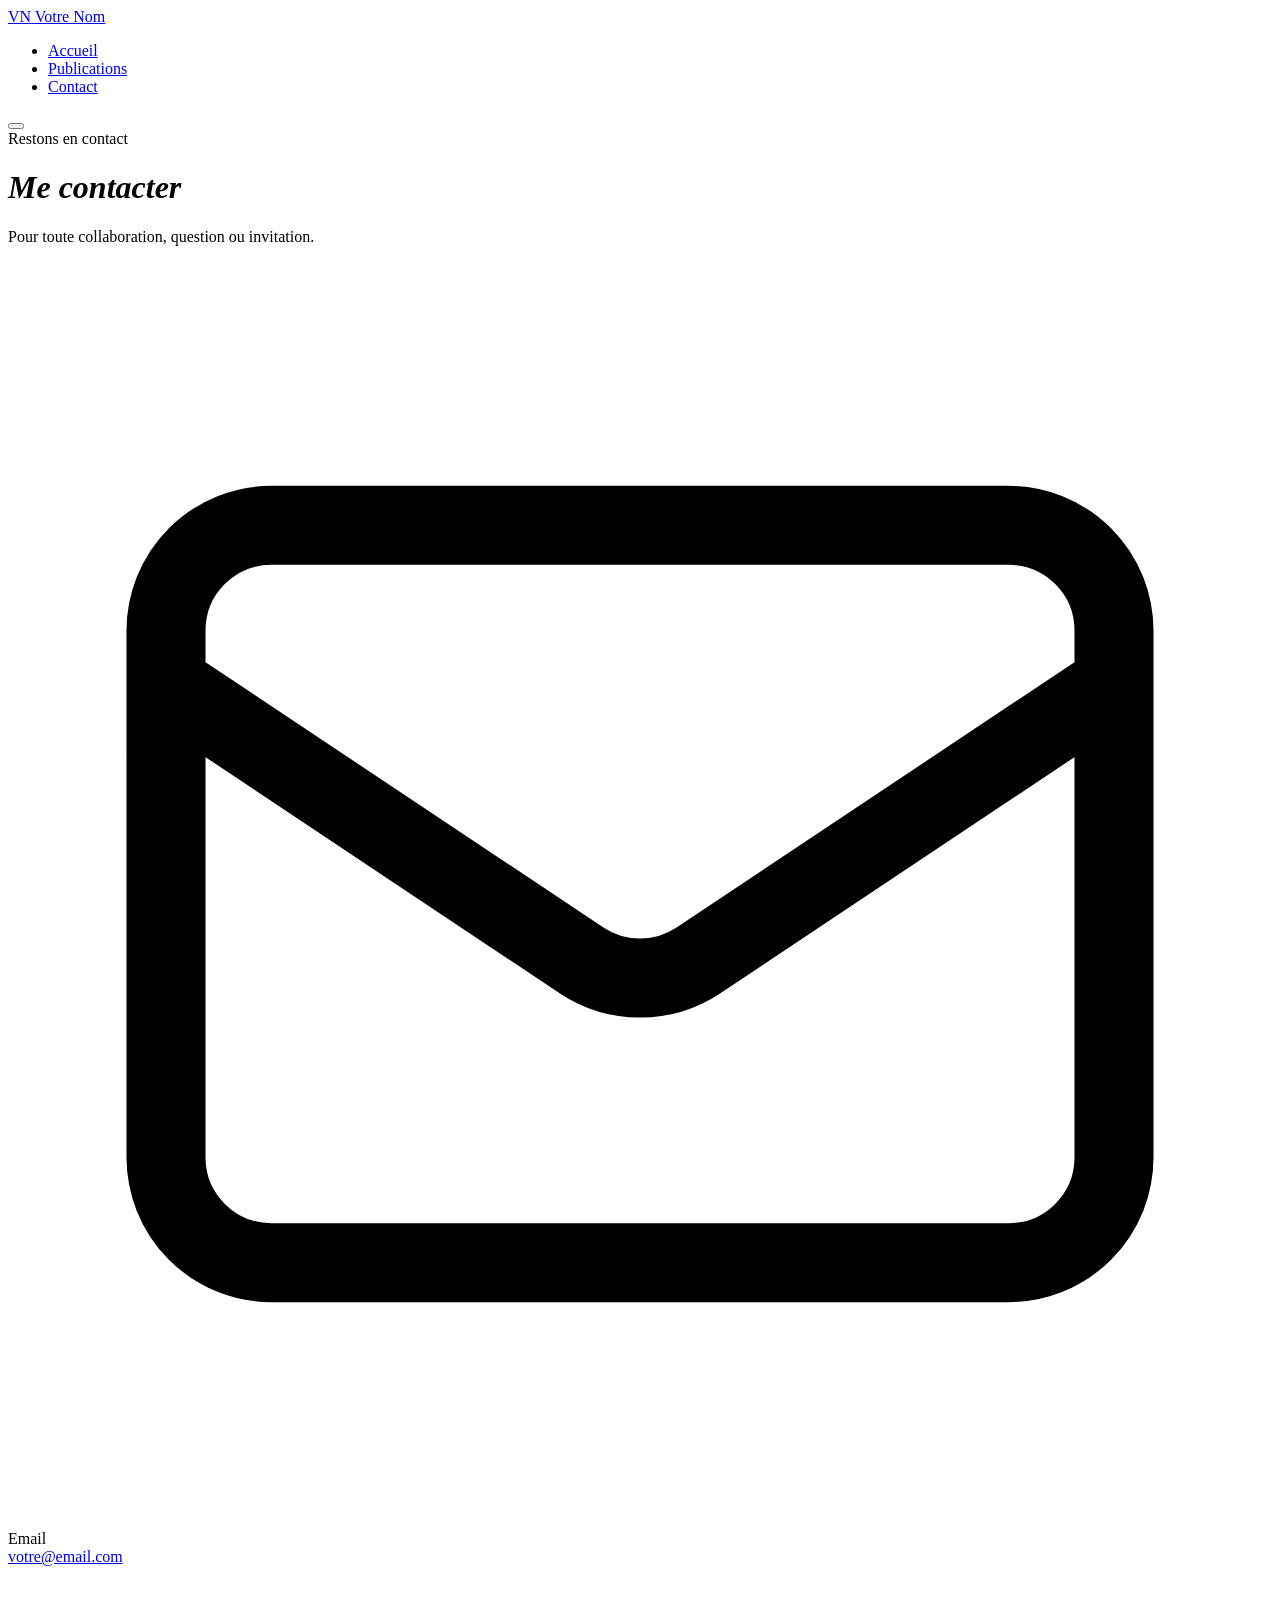
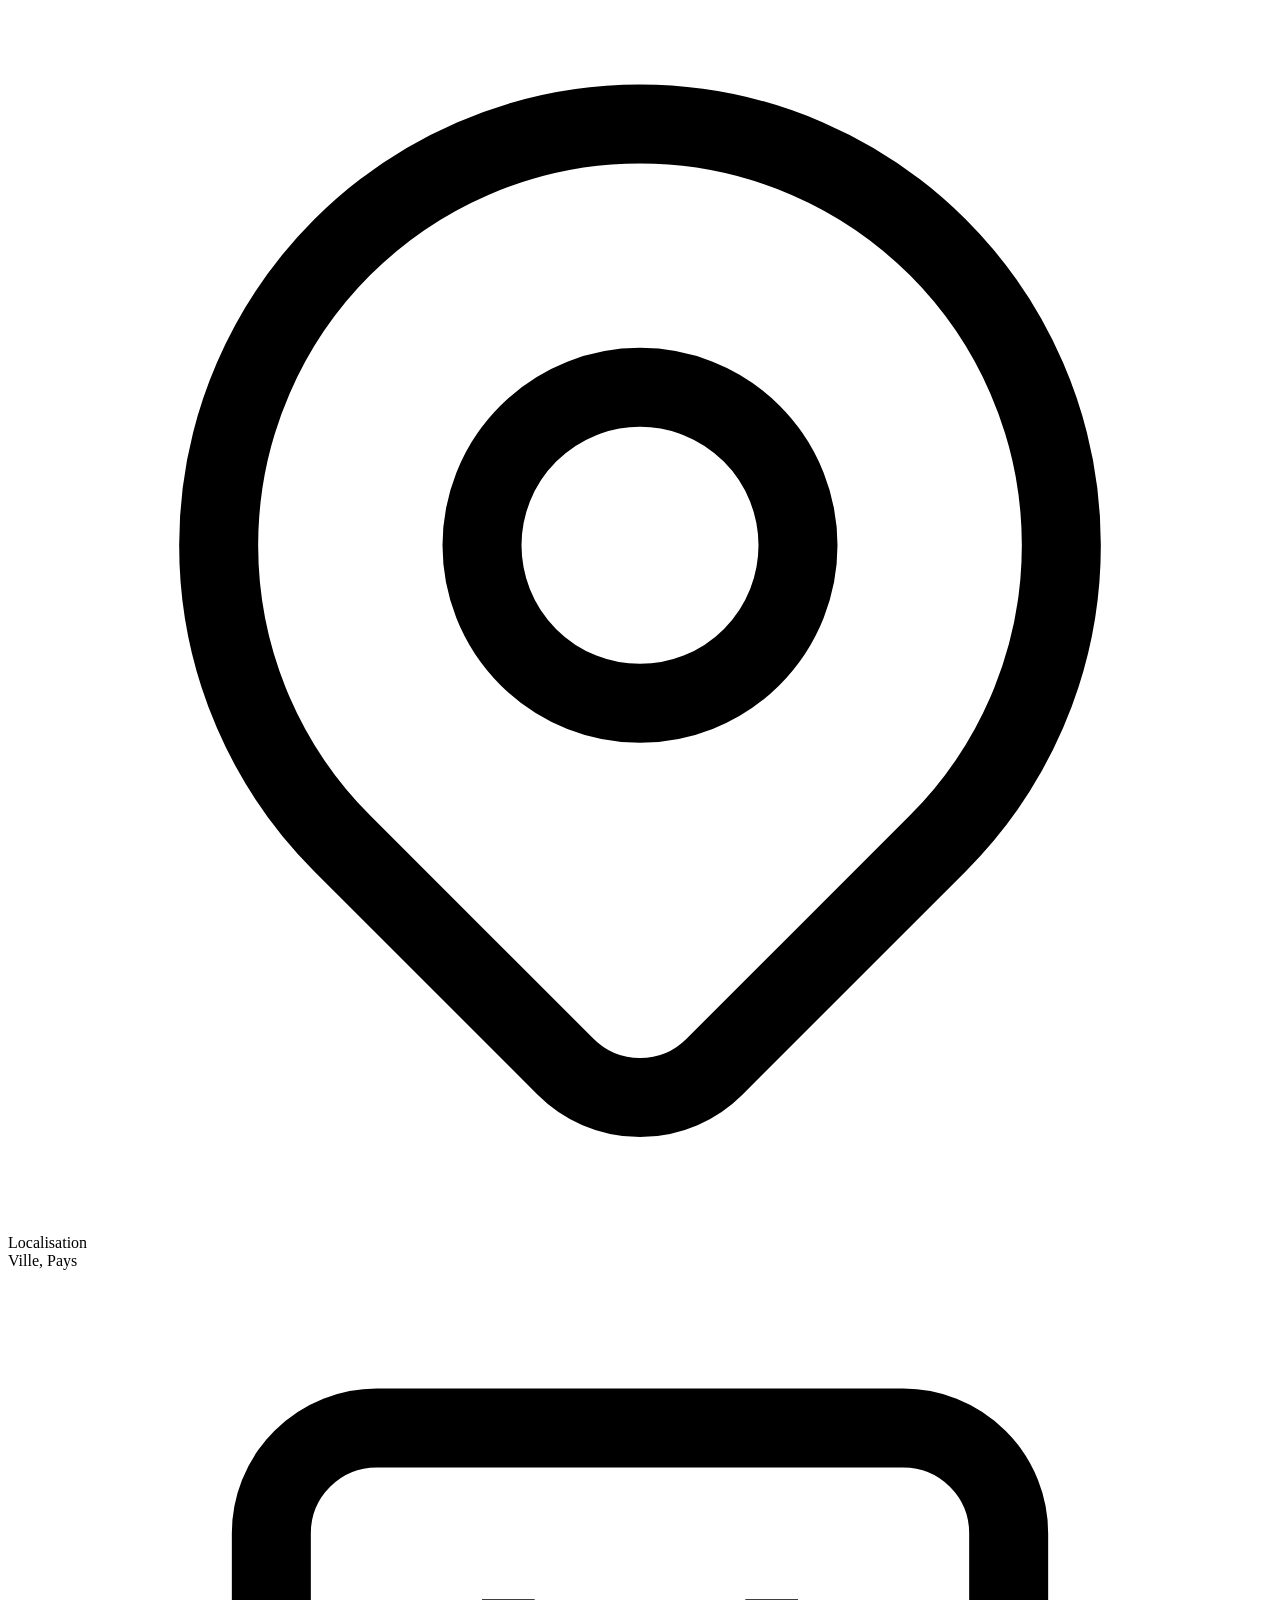
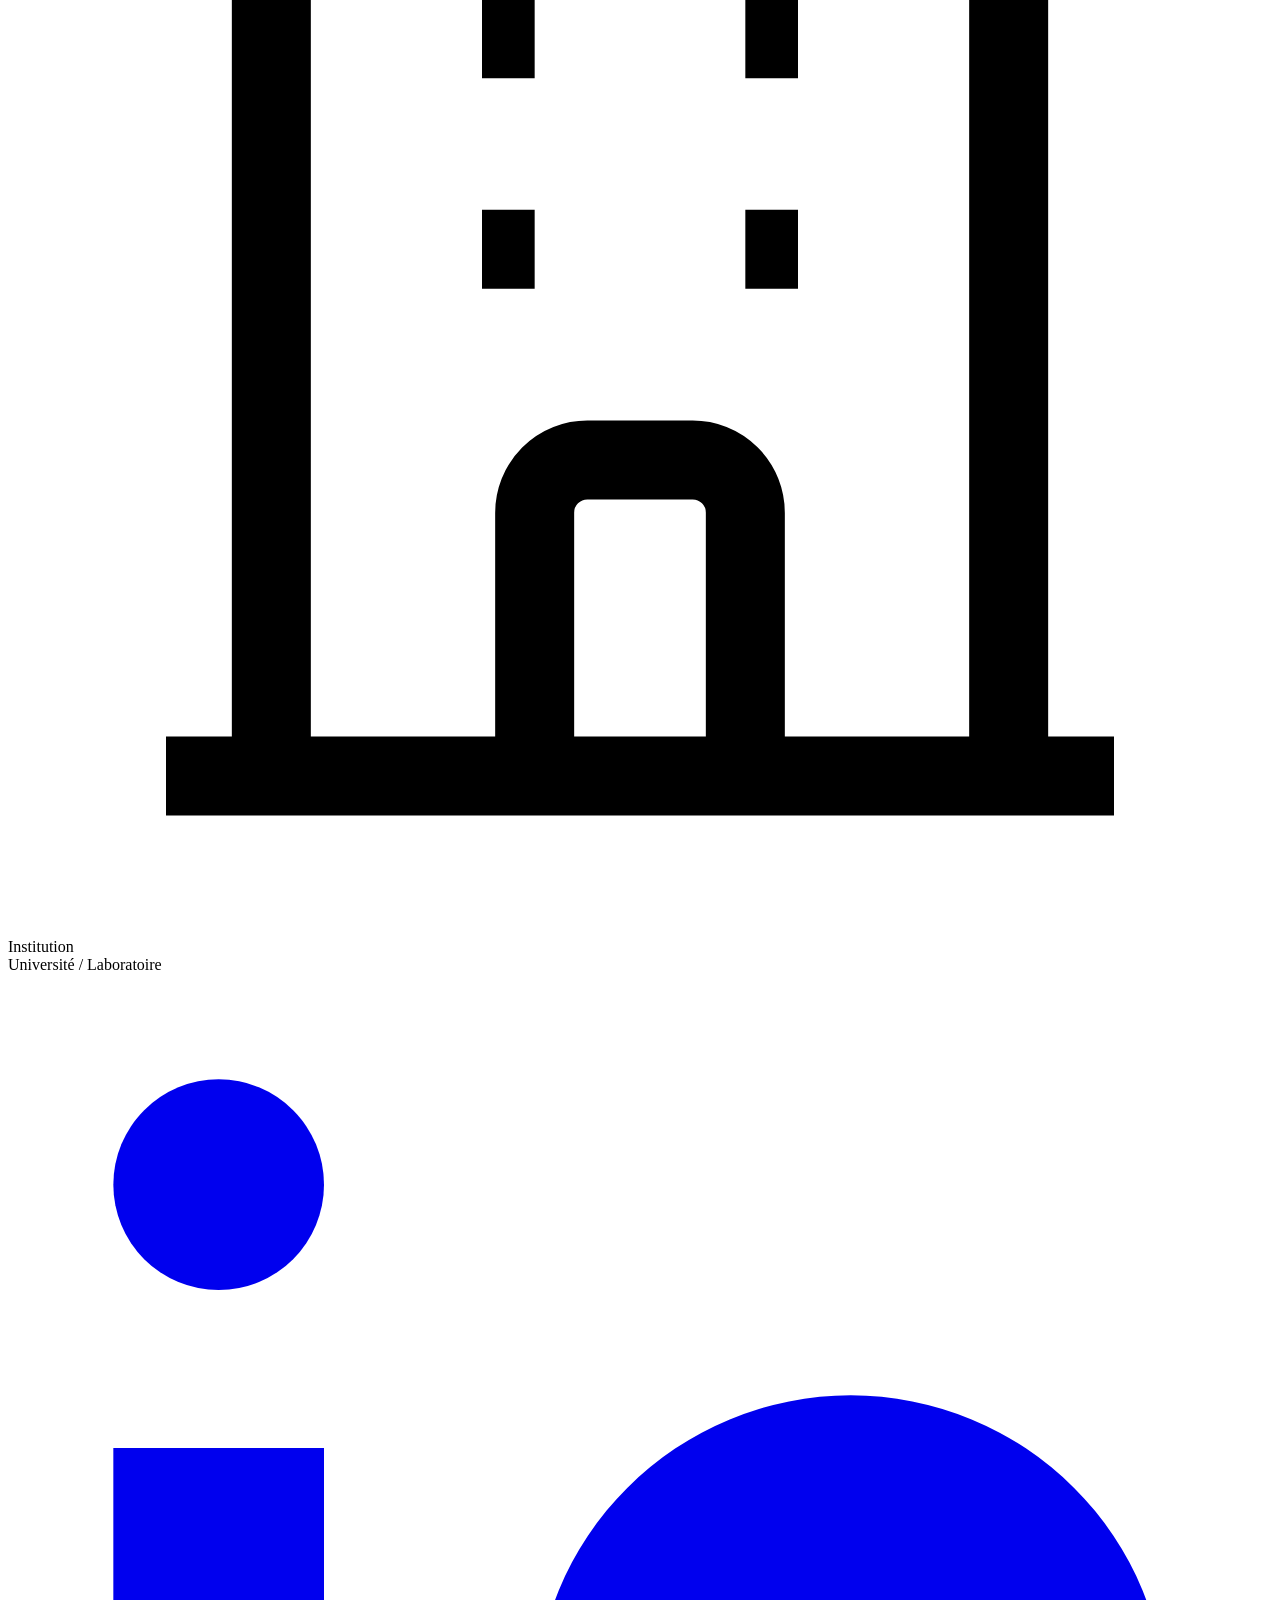
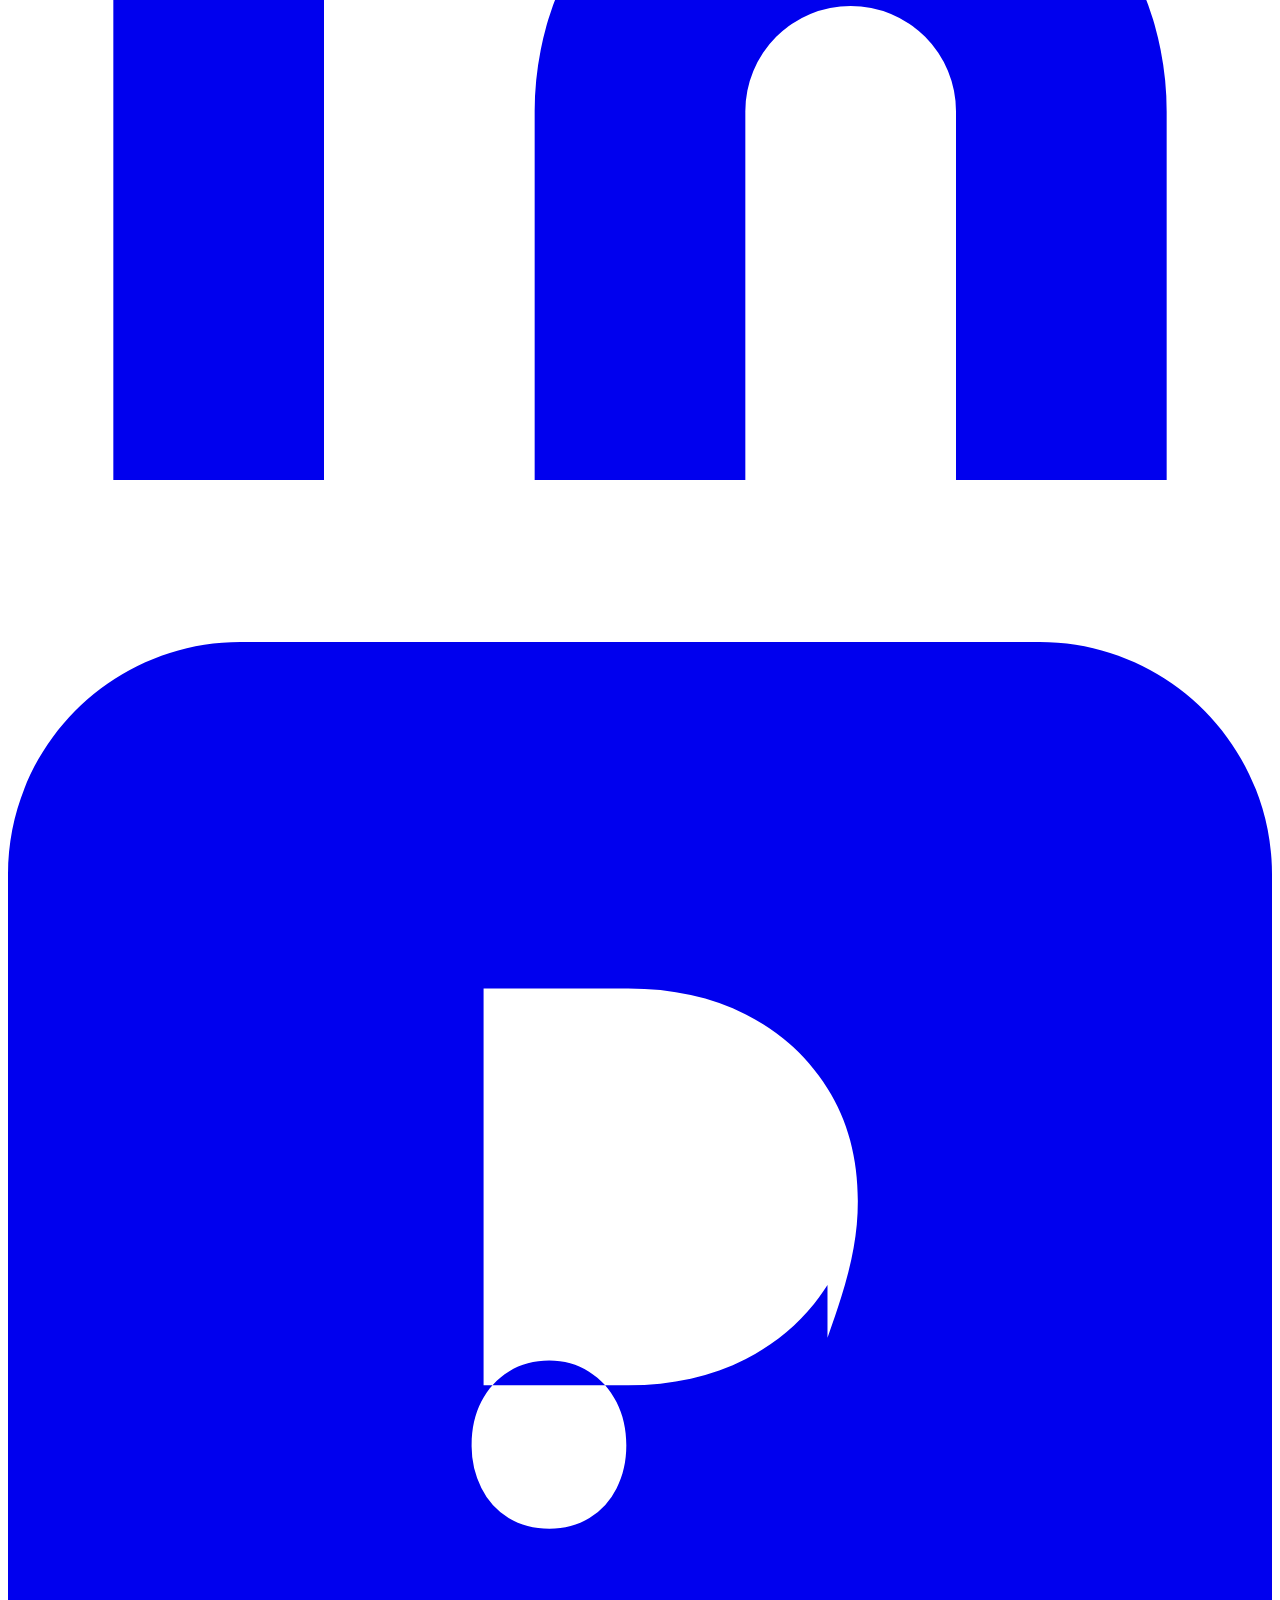
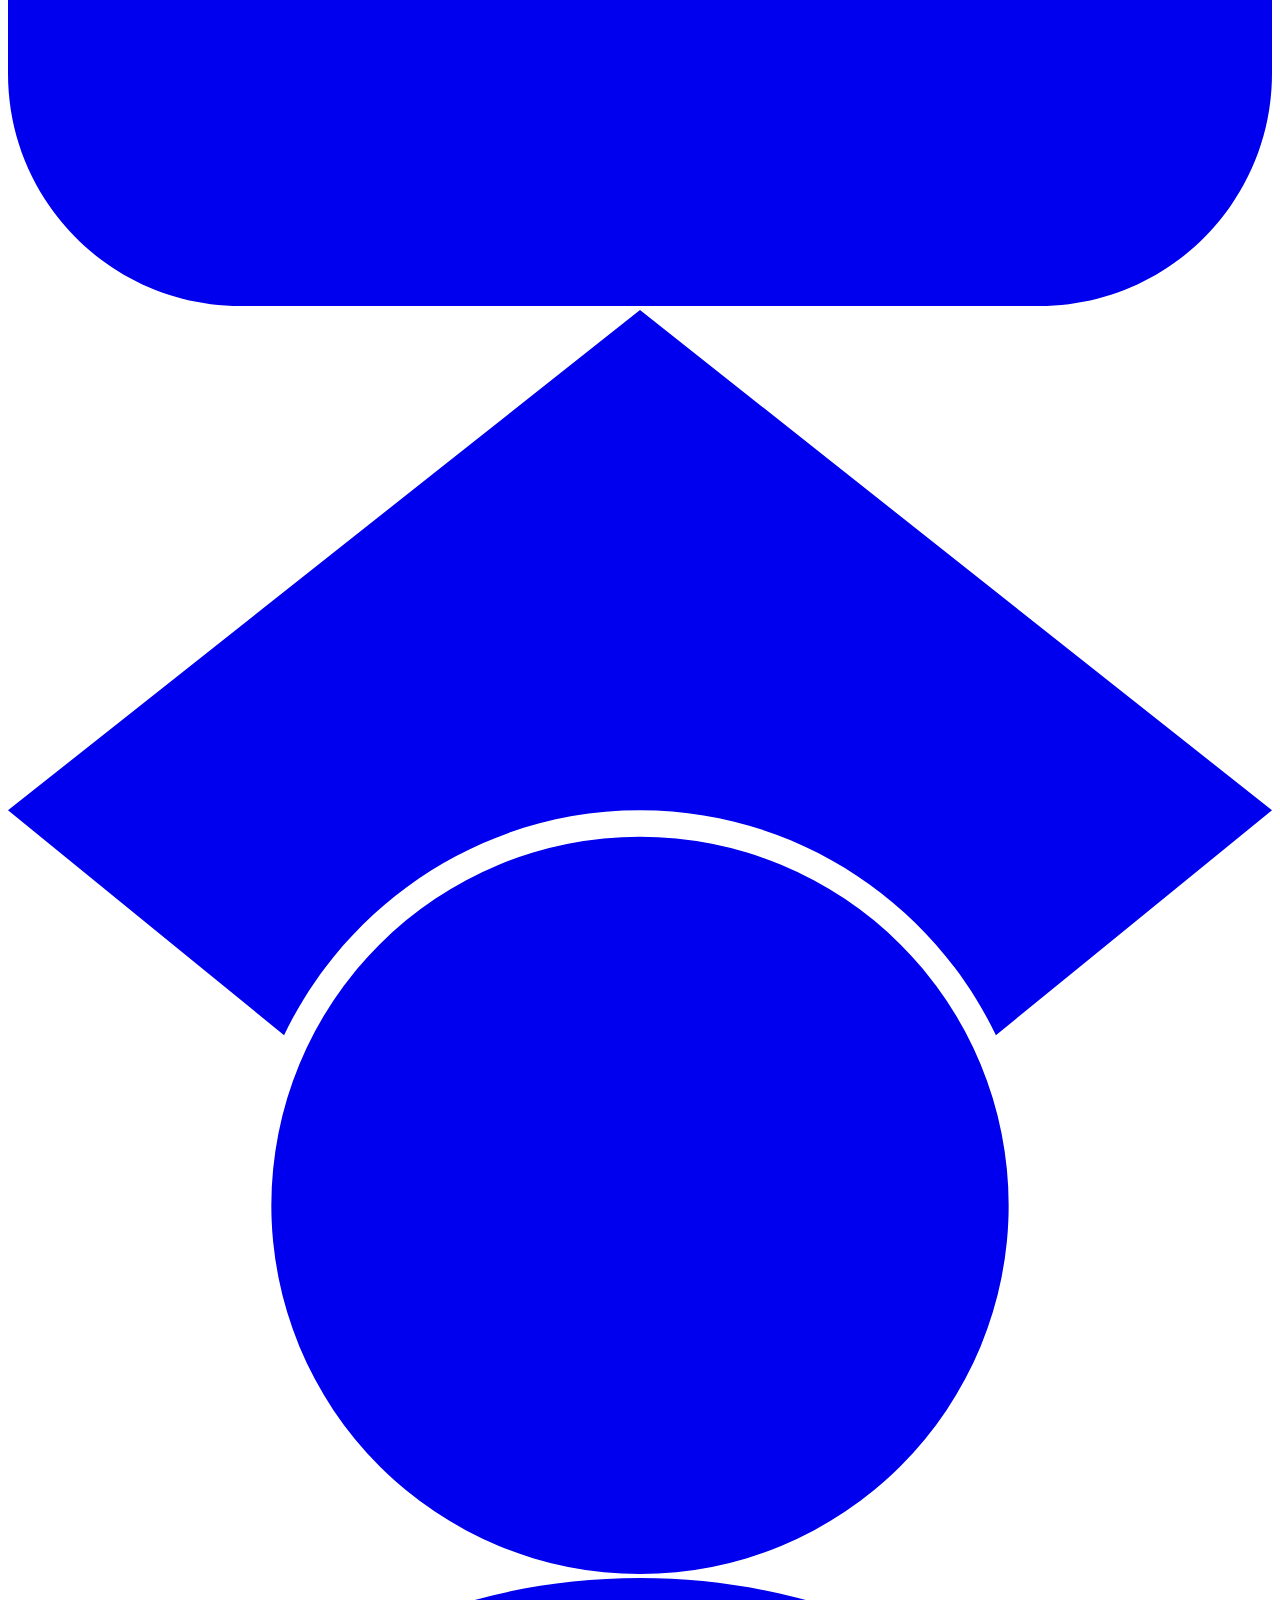
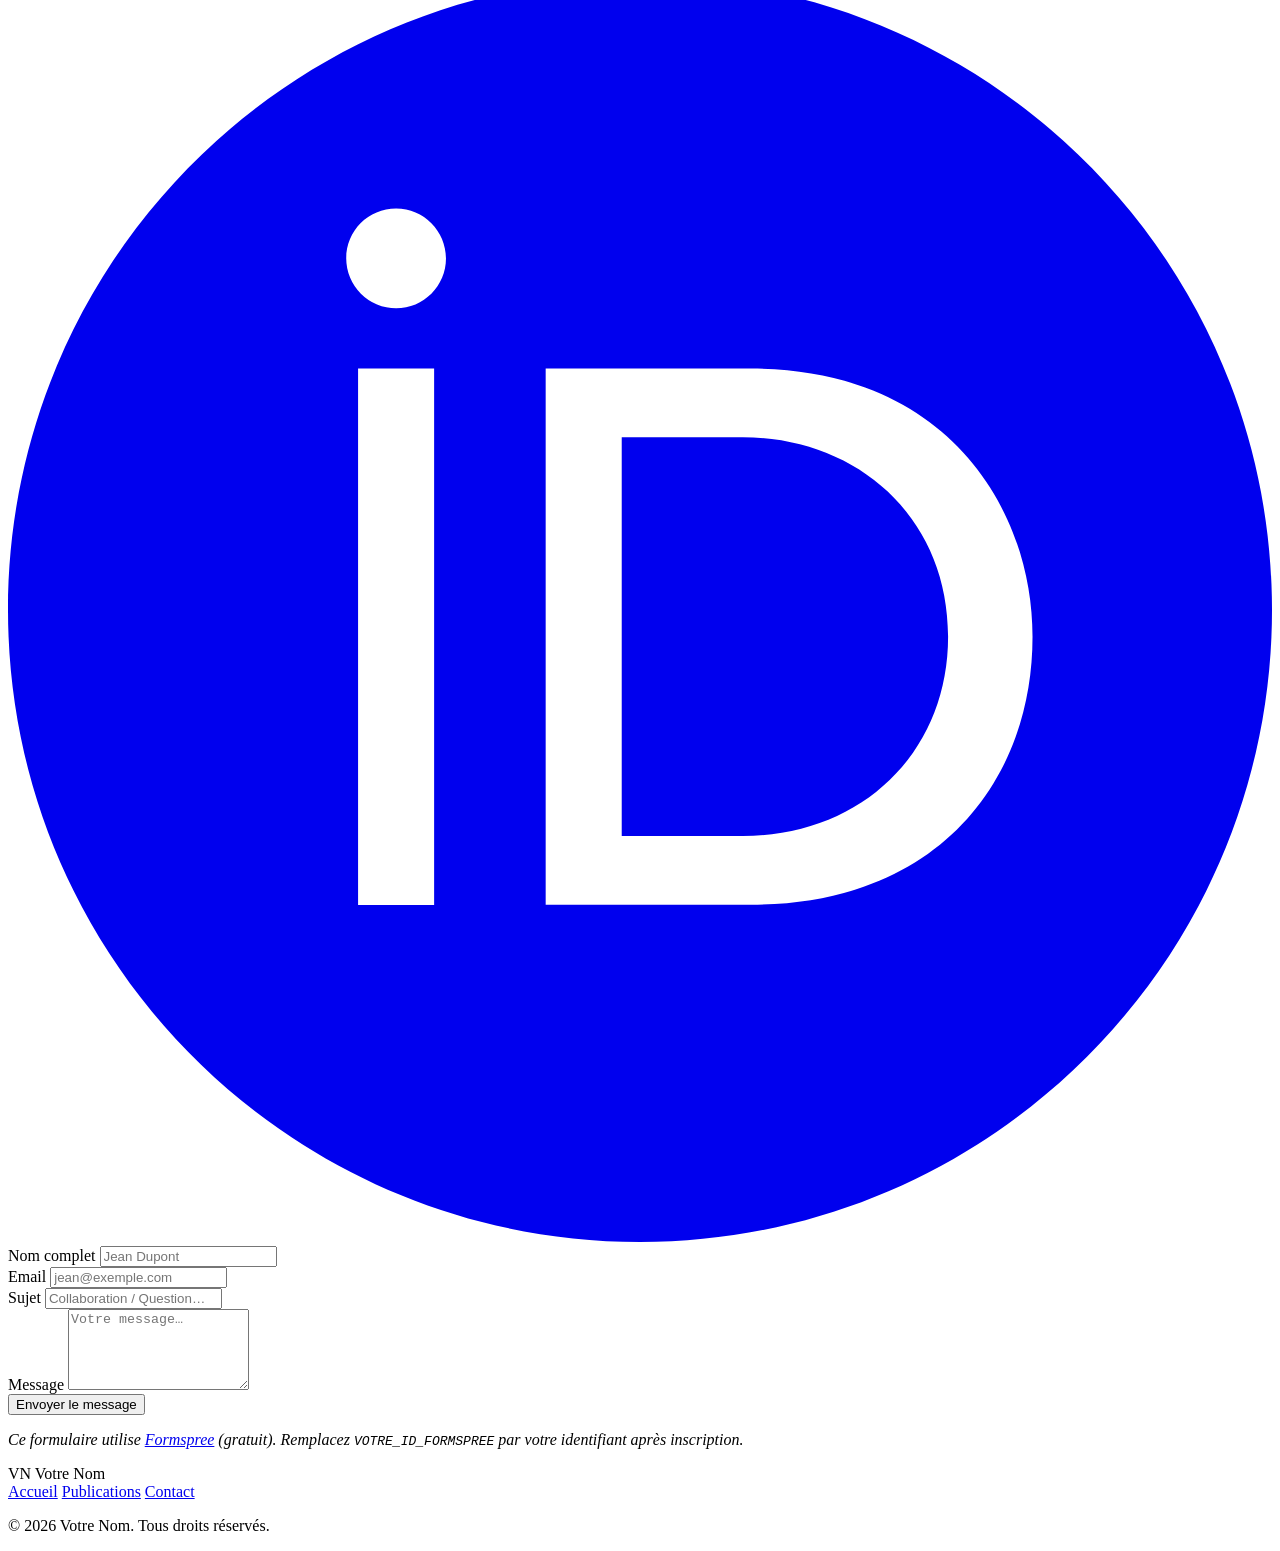
==== contact.html @ b021a6a5 "Add files via upload" ====
<!DOCTYPE html>
<html lang="fr">
<head>
  <meta charset="UTF-8" />
  <meta name="viewport" content="width=device-width, initial-scale=1.0" />
  <title>Contact — Votre Nom</title>
  <link rel="preconnect" href="https://fonts.googleapis.com" />
  <link rel="preconnect" href="https://fonts.gstatic.com" crossorigin />
  <link href="https://fonts.googleapis.com/css2?family=Playfair+Display:ital,wght@0,400;0,600;0,700;1,400&family=Inter:wght@300;400;500;600&display=swap" rel="stylesheet" />
  <link rel="stylesheet" href="assets/css/main.css" />
</head>
<body>

  <!-- NAV -->
  <nav class="nav" id="nav">
    <div class="nav-inner">
      <a href="index.html" class="nav-logo">
        <span class="logo-initials">VN</span>
        <span class="logo-name">Votre Nom</span>
      </a>
      <ul class="nav-links">
        <li><a href="index.html">Accueil</a></li>
        <li><a href="publications.html">Publications</a></li>
        <li><a href="contact.html" class="active">Contact</a></li>
      </ul>
      <button class="nav-burger" id="burger" aria-label="Menu">
        <span></span><span></span><span></span>
      </button>
    </div>
  </nav>

  <!-- PAGE HEADER -->
  <header class="page-header">
    <div class="container">
      <div class="page-header-content">
        <div class="section-label reveal">Restons en contact</div>
        <h1 class="reveal delay-1"><em>Me contacter</em></h1>
        <p class="reveal delay-2">Pour toute collaboration, question ou invitation.</p>
      </div>
    </div>
  </header>

  <!-- CONTACT SECTION -->
  <section class="contact-section">
    <div class="container">
      <div class="contact-grid">

        <!-- INFO CARD -->
        <div class="contact-info reveal">
          <div class="info-block">
            <div class="info-icon">
              <svg viewBox="0 0 24 24" fill="none" stroke="currentColor" stroke-width="1.5">
                <path d="M3 8l7.89 5.26a2 2 0 002.22 0L21 8M5 19h14a2 2 0 002-2V7a2 2 0 00-2-2H5a2 2 0 00-2 2v10a2 2 0 002 2z"/>
              </svg>
            </div>
            <div>
              <div class="info-label">Email</div>
              <a href="mailto:votre@email.com" class="info-value">votre@email.com</a>
            </div>
          </div>
          <div class="info-block">
            <div class="info-icon">
              <svg viewBox="0 0 24 24" fill="none" stroke="currentColor" stroke-width="1.5">
                <path d="M17.657 16.657L13.414 20.9a1.998 1.998 0 01-2.827 0l-4.244-4.243a8 8 0 1111.314 0z"/>
                <path d="M15 11a3 3 0 11-6 0 3 3 0 016 0z"/>
              </svg>
            </div>
            <div>
              <div class="info-label">Localisation</div>
              <span class="info-value">Ville, Pays</span>
            </div>
          </div>
          <div class="info-block">
            <div class="info-icon">
              <svg viewBox="0 0 24 24" fill="none" stroke="currentColor" stroke-width="1.5">
                <path d="M19 21V5a2 2 0 00-2-2H7a2 2 0 00-2 2v16m14 0h2m-2 0h-5m-9 0H3m2 0h5M9 7h1m-1 4h1m4-4h1m-1 4h1m-5 10v-5a1 1 0 011-1h2a1 1 0 011 1v5m-4 0h4"/>
              </svg>
            </div>
            <div>
              <div class="info-label">Institution</div>
              <span class="info-value">Université / Laboratoire</span>
            </div>
          </div>

          <!-- SOCIAL LINKS -->
          <div class="social-row">
            <a href="#" class="social-link" title="LinkedIn">
              <svg viewBox="0 0 24 24" fill="currentColor">
                <path d="M16 8a6 6 0 016 6v7h-4v-7a2 2 0 00-2-2 2 2 0 00-2 2v7h-4v-7a6 6 0 016-6zM2 9h4v12H2z"/>
                <circle cx="4" cy="4" r="2"/>
              </svg>
            </a>
            <a href="#" class="social-link" title="ResearchGate">
              <svg viewBox="0 0 24 24" fill="currentColor">
                <path d="M19.586 0H4.414C1.977 0 0 1.977 0 4.414v15.172C0 22.023 1.977 24 4.414 24h15.172C22.023 24 24 22.023 24 19.586V4.414C24 1.977 22.023 0 19.586 0zM11.04 16.633c-.223.136-.476.204-.76.204-.294 0-.55-.068-.775-.204a1.39 1.39 0 01-.517-.57 1.77 1.77 0 01-.185-.815v-.006c0-.304.062-.578.185-.82.125-.244.3-.434.524-.572.226-.137.48-.206.764-.206.28 0 .532.07.756.21.224.14.398.332.522.576.124.244.186.517.186.82v.006c0 .3-.062.572-.186.815a1.38 1.38 0 01-.514.562zm4.52-4.424c-.382.602-.9 1.07-1.55 1.404-.65.333-1.395.5-2.235.5H9.03V6.58h2.746c.84 0 1.584.164 2.234.492.65.328 1.167.797 1.55 1.404.384.607.576 1.32.576 2.136 0 .816-.192 1.527-.576 2.597z"/>
              </svg>
            </a>
            <a href="#" class="social-link" title="Google Scholar">
              <svg viewBox="0 0 24 24" fill="currentColor">
                <path d="M5.242 13.769L0 9.5 12 0l12 9.5-5.242 4.269C17.548 11.249 14.978 9.5 12 9.5c-2.977 0-5.548 1.748-6.758 4.269zM12 10a7 7 0 100 14 7 7 0 000-14z"/>
              </svg>
            </a>
            <a href="#" class="social-link" title="ORCID">
              <svg viewBox="0 0 24 24" fill="currentColor">
                <path d="M12 0C5.372 0 0 5.372 0 12s5.372 12 12 12 12-5.372 12-12S18.628 0 12 0zM7.369 4.378c.525 0 .947.431.947.947s-.422.947-.947.947a.95.95 0 01-.947-.947c0-.525.422-.947.947-.947zm-.722 3.038h1.444v10.184H6.647V7.416zm3.562 0h3.9c3.712 0 5.344 2.653 5.344 5.090 0 2.694-1.759 5.090-5.344 5.090h-3.9V7.416zm1.444 1.303v7.572h2.297c2.272 0 3.900-1.594 3.900-3.787 0-2.284-1.741-3.785-3.900-3.785h-2.297z"/>
              </svg>
            </a>
          </div>
        </div>

        <!-- CONTACT FORM (Formspree-compatible, no backend needed) -->
        <div class="contact-form-wrap reveal delay-1">
          <form
            class="contact-form"
            id="contactForm"
            action="https://formspree.io/f/VOTRE_ID_FORMSPREE"
            method="POST"
          >
            <div class="form-group">
              <label for="name">Nom complet</label>
              <input type="text" id="name" name="name" placeholder="Jean Dupont" required />
            </div>
            <div class="form-group">
              <label for="email">Email</label>
              <input type="email" id="email" name="email" placeholder="jean@exemple.com" required />
            </div>
            <div class="form-group">
              <label for="subject">Sujet</label>
              <input type="text" id="subject" name="subject" placeholder="Collaboration / Question…" />
            </div>
            <div class="form-group">
              <label for="message">Message</label>
              <textarea id="message" name="message" rows="5" placeholder="Votre message…" required></textarea>
            </div>
            <button type="submit" class="btn-primary form-submit" id="formSubmit">
              <span class="btn-text">Envoyer le message</span>
              <span class="btn-loading" style="display:none">Envoi en cours…</span>
            </button>
            <div class="form-success" id="formSuccess" style="display:none">
              ✓ Message envoyé avec succès. Je reviendrai vers vous rapidement.
            </div>
            <p class="form-note">
              <em>Ce formulaire utilise <a href="https://formspree.io" target="_blank" rel="noopener">Formspree</a> (gratuit). Remplacez <code>VOTRE_ID_FORMSPREE</code> par votre identifiant après inscription.</em>
            </p>
          </form>
        </div>

      </div>
    </div>
  </section>

  <!-- FOOTER -->
  <footer class="footer">
    <div class="container">
      <div class="footer-inner">
        <div class="footer-brand">
          <span class="logo-initials">VN</span>
          <span>Votre Nom</span>
        </div>
        <nav class="footer-nav">
          <a href="index.html">Accueil</a>
          <a href="publications.html">Publications</a>
          <a href="contact.html">Contact</a>
        </nav>
        <p class="footer-copy">&copy; <span id="year"></span> Votre Nom. Tous droits réservés.</p>
      </div>
    </div>
  </footer>

  <script src="assets/js/main.js"></script>
  <script>
    document.getElementById('year').textContent = new Date().getFullYear();

    const form = document.getElementById('contactForm');
    form.addEventListener('submit', async (e) => {
      e.preventDefault();
      const btn = document.getElementById('formSubmit');
      btn.querySelector('.btn-text').style.display = 'none';
      btn.querySelector('.btn-loading').style.display = 'inline';
      btn.disabled = true;

      try {
        const res = await fetch(form.action, {
          method: 'POST',
          body: new FormData(form),
          headers: { Accept: 'application/json' }
        });
        if (res.ok) {
          form.reset();
          document.getElementById('formSuccess').style.display = 'block';
        } else {
          throw new Error();
        }
      } catch {
        alert('Une erreur est survenue. Veuillez réessayer ou contacter directement par email.');
      } finally {
        btn.querySelector('.btn-text').style.display = 'inline';
        btn.querySelector('.btn-loading').style.display = 'none';
        btn.disabled = false;
      }
    });
  </script>
</body>
</html>
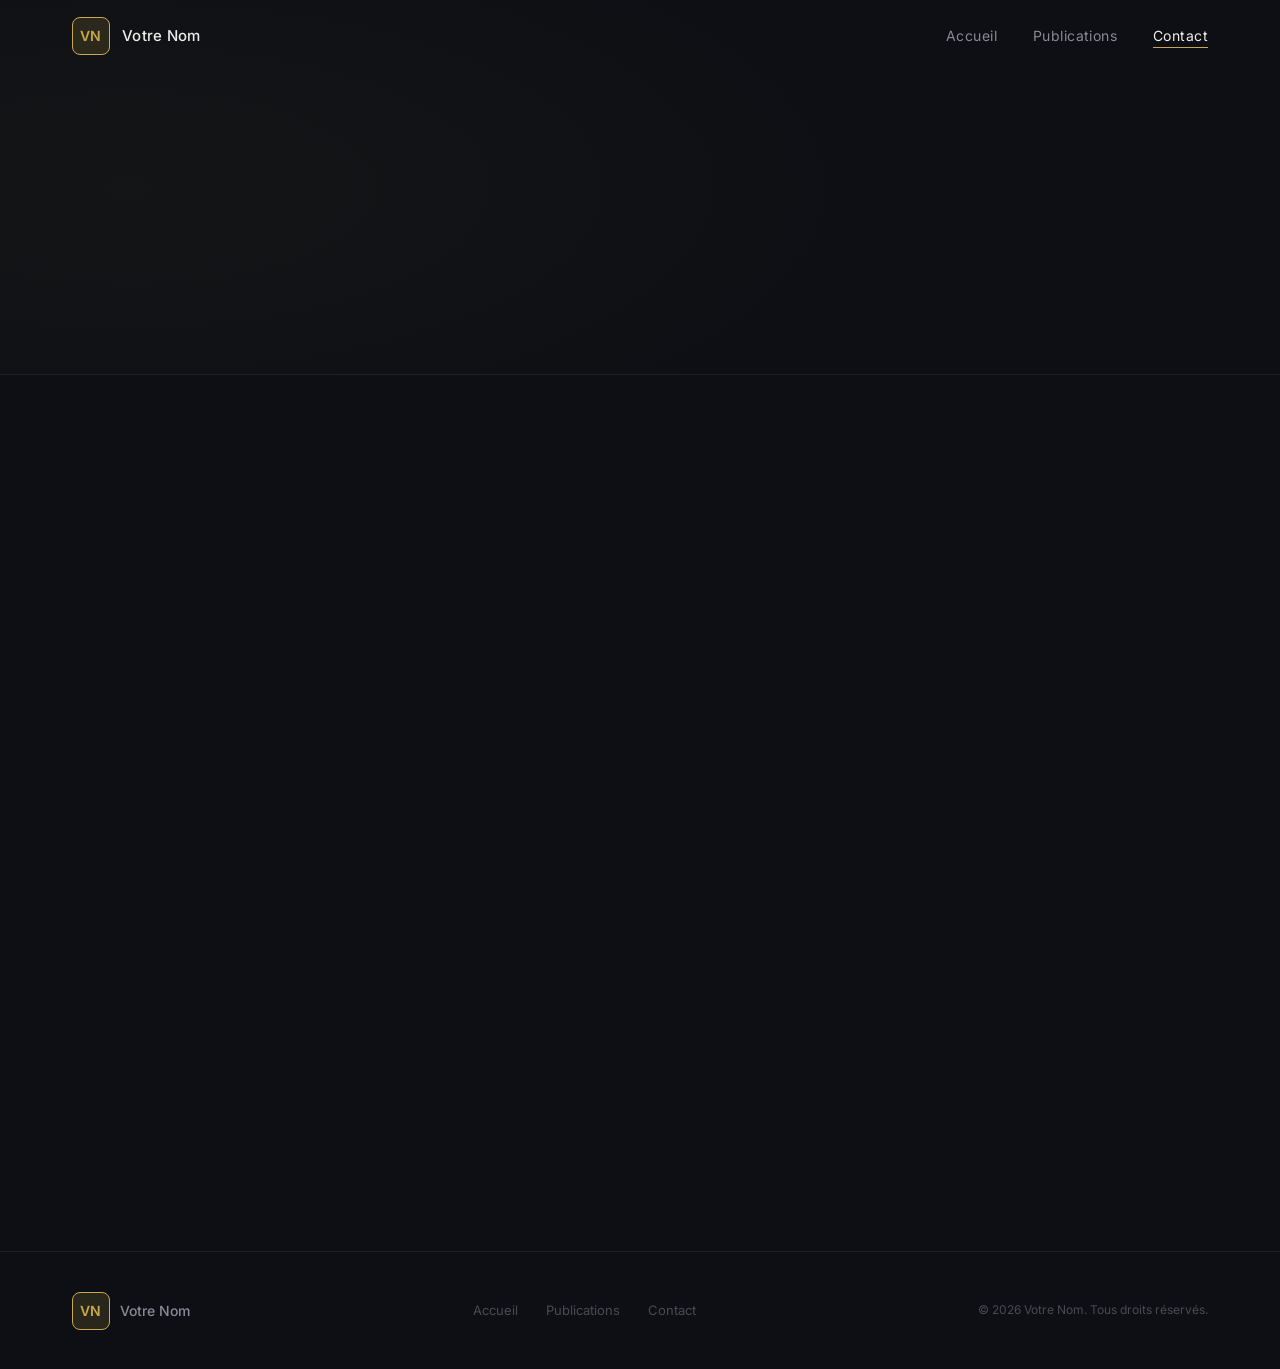
==== commit 39faa236: "Update contact.html" ====
--- a/contact.html
+++ b/contact.html
@@ -7,7 +7,7 @@
   <link rel="preconnect" href="https://fonts.googleapis.com" />
   <link rel="preconnect" href="https://fonts.gstatic.com" crossorigin />
   <link href="https://fonts.googleapis.com/css2?family=Playfair+Display:ital,wght@0,400;0,600;0,700;1,400&family=Inter:wght@300;400;500;600&display=swap" rel="stylesheet" />
-  <link rel="stylesheet" href="assets/css/main.css" />
+  <link rel="stylesheet" href="main.css" />
 </head>
 <body>
 
--- a/main.css
+++ b/main.css
@@ -0,0 +1,963 @@
+/* ============================================================
+   VARIABLES & RESET
+   ============================================================ */
+:root {
+  --bg:          #0D0F14;
+  --bg-2:        #12151C;
+  --bg-3:        #1A1D25;
+  --border:      rgba(255,255,255,0.07);
+  --gold:        #C9A84C;
+  --gold-light:  #E2C57A;
+  --gold-dim:    rgba(201,168,76,0.15);
+  --text:        #F0EDE8;
+  --text-muted:  #8A8A96;
+  --text-dim:    #4A4A56;
+  --white:       #FFFFFF;
+
+  --font-serif:  'Playfair Display', Georgia, serif;
+  --font-sans:   'Inter', system-ui, sans-serif;
+
+  --radius:      12px;
+  --radius-lg:   20px;
+  --nav-h:       72px;
+
+  --ease-out:    cubic-bezier(0.16, 1, 0.3, 1);
+  --ease-in-out: cubic-bezier(0.65, 0, 0.35, 1);
+}
+
+*, *::before, *::after { box-sizing: border-box; margin: 0; padding: 0; }
+
+html { scroll-behavior: smooth; }
+
+body {
+  background: var(--bg);
+  color: var(--text);
+  font-family: var(--font-sans);
+  font-size: 16px;
+  line-height: 1.7;
+  -webkit-font-smoothing: antialiased;
+  overflow-x: hidden;
+}
+
+a { color: inherit; text-decoration: none; }
+img { display: block; max-width: 100%; }
+button { cursor: pointer; border: none; background: none; font: inherit; }
+
+/* ============================================================
+   SCROLLBAR
+   ============================================================ */
+::-webkit-scrollbar { width: 6px; }
+::-webkit-scrollbar-track { background: var(--bg); }
+::-webkit-scrollbar-thumb { background: var(--bg-3); border-radius: 3px; }
+
+/* ============================================================
+   LAYOUT
+   ============================================================ */
+.container {
+  width: 100%;
+  max-width: 1200px;
+  margin: 0 auto;
+  padding: 0 32px;
+}
+
+/* ============================================================
+   REVEAL ANIMATIONS
+   ============================================================ */
+.reveal {
+  opacity: 0;
+  transform: translateY(28px);
+  transition: opacity 0.7s var(--ease-out), transform 0.7s var(--ease-out);
+}
+.reveal.visible {
+  opacity: 1;
+  transform: translateY(0);
+}
+.delay-1 { transition-delay: 0.1s; }
+.delay-2 { transition-delay: 0.2s; }
+.delay-3 { transition-delay: 0.3s; }
+
+/* ============================================================
+   NAVIGATION
+   ============================================================ */
+.nav {
+  position: fixed;
+  top: 0; left: 0; right: 0;
+  height: var(--nav-h);
+  z-index: 100;
+  transition: background 0.4s var(--ease-out), border-color 0.4s;
+  border-bottom: 1px solid transparent;
+}
+.nav.scrolled {
+  background: rgba(13, 15, 20, 0.92);
+  backdrop-filter: blur(16px);
+  -webkit-backdrop-filter: blur(16px);
+  border-color: var(--border);
+}
+.nav-inner {
+  display: flex;
+  align-items: center;
+  justify-content: space-between;
+  height: 100%;
+  max-width: 1200px;
+  margin: 0 auto;
+  padding: 0 32px;
+}
+.nav-logo {
+  display: flex;
+  align-items: center;
+  gap: 12px;
+  font-weight: 500;
+  letter-spacing: 0.02em;
+  font-size: 15px;
+}
+.logo-initials {
+  display: flex;
+  align-items: center;
+  justify-content: center;
+  width: 38px; height: 38px;
+  background: var(--gold-dim);
+  border: 1px solid var(--gold);
+  border-radius: 8px;
+  color: var(--gold);
+  font-weight: 600;
+  font-size: 14px;
+  letter-spacing: 0.05em;
+  flex-shrink: 0;
+}
+.nav-links {
+  display: flex;
+  list-style: none;
+  gap: 36px;
+}
+.nav-links a {
+  font-size: 14px;
+  font-weight: 400;
+  color: var(--text-muted);
+  letter-spacing: 0.03em;
+  position: relative;
+  transition: color 0.2s;
+}
+.nav-links a::after {
+  content: '';
+  position: absolute;
+  bottom: -4px; left: 0; right: 0;
+  height: 1px;
+  background: var(--gold);
+  transform: scaleX(0);
+  transform-origin: left;
+  transition: transform 0.3s var(--ease-out);
+}
+.nav-links a:hover,
+.nav-links a.active { color: var(--text); }
+.nav-links a.active::after,
+.nav-links a:hover::after { transform: scaleX(1); }
+
+.nav-burger {
+  display: none;
+  flex-direction: column;
+  gap: 5px;
+  padding: 6px;
+}
+.nav-burger span {
+  display: block;
+  width: 22px; height: 1.5px;
+  background: var(--text);
+  transition: transform 0.3s, opacity 0.3s;
+}
+
+/* ============================================================
+   HERO
+   ============================================================ */
+.hero {
+  min-height: 100vh;
+  display: flex;
+  flex-direction: column;
+  align-items: center;
+  justify-content: center;
+  position: relative;
+  overflow: hidden;
+  padding: calc(var(--nav-h) + 60px) 32px 100px;
+  text-align: center;
+}
+.hero-bg {
+  position: absolute;
+  inset: 0;
+  pointer-events: none;
+}
+.hero-grid {
+  position: absolute;
+  inset: 0;
+  background-image:
+    linear-gradient(rgba(201,168,76,0.04) 1px, transparent 1px),
+    linear-gradient(90deg, rgba(201,168,76,0.04) 1px, transparent 1px);
+  background-size: 64px 64px;
+  mask-image: radial-gradient(ellipse 70% 60% at 50% 50%, black, transparent);
+}
+.hero::before {
+  content: '';
+  position: absolute;
+  top: 20%;
+  left: 50%;
+  transform: translateX(-50%);
+  width: 600px; height: 600px;
+  background: radial-gradient(circle, rgba(201,168,76,0.07) 0%, transparent 65%);
+  pointer-events: none;
+}
+.hero-content {
+  position: relative;
+  max-width: 760px;
+}
+.hero-eyebrow {
+  display: inline-block;
+  font-size: 12px;
+  font-weight: 600;
+  letter-spacing: 0.18em;
+  text-transform: uppercase;
+  color: var(--gold);
+  margin-bottom: 24px;
+}
+.hero-title {
+  font-family: var(--font-serif);
+  font-size: clamp(52px, 8vw, 92px);
+  line-height: 1.05;
+  font-weight: 700;
+  letter-spacing: -0.02em;
+  margin-bottom: 28px;
+  color: var(--white);
+}
+.hero-title .serif-italic { font-style: italic; color: var(--gold-light); }
+.hero-subtitle {
+  font-size: 17px;
+  color: var(--text-muted);
+  line-height: 1.75;
+  margin-bottom: 48px;
+  max-width: 540px;
+  margin-left: auto; margin-right: auto;
+}
+.hero-cta { display: flex; gap: 16px; justify-content: center; flex-wrap: wrap; }
+.hero-scroll-hint {
+  position: absolute;
+  bottom: 40px;
+  left: 50%;
+  transform: translateX(-50%);
+  display: flex;
+  flex-direction: column;
+  align-items: center;
+  gap: 10px;
+  font-size: 11px;
+  letter-spacing: 0.12em;
+  text-transform: uppercase;
+  color: var(--text-dim);
+}
+.scroll-line {
+  width: 1px; height: 40px;
+  background: linear-gradient(to bottom, var(--text-dim), transparent);
+  animation: scrollPulse 2s ease-in-out infinite;
+}
+@keyframes scrollPulse {
+  0%, 100% { opacity: 0.3; transform: scaleY(1); }
+  50% { opacity: 1; transform: scaleY(1.2); }
+}
+
+/* ============================================================
+   BUTTONS
+   ============================================================ */
+.btn-primary {
+  display: inline-flex;
+  align-items: center;
+  gap: 8px;
+  padding: 14px 32px;
+  background: var(--gold);
+  color: #0D0F14;
+  font-size: 14px;
+  font-weight: 600;
+  letter-spacing: 0.04em;
+  border-radius: var(--radius);
+  transition: background 0.25s, transform 0.2s, box-shadow 0.25s;
+}
+.btn-primary:hover {
+  background: var(--gold-light);
+  transform: translateY(-2px);
+  box-shadow: 0 8px 32px rgba(201,168,76,0.3);
+}
+.btn-ghost {
+  display: inline-flex;
+  align-items: center;
+  gap: 8px;
+  padding: 14px 32px;
+  background: transparent;
+  color: var(--text);
+  font-size: 14px;
+  font-weight: 500;
+  letter-spacing: 0.03em;
+  border-radius: var(--radius);
+  border: 1px solid var(--border);
+  transition: border-color 0.25s, background 0.25s, transform 0.2s;
+}
+.btn-ghost:hover {
+  border-color: rgba(255,255,255,0.2);
+  background: rgba(255,255,255,0.04);
+  transform: translateY(-2px);
+}
+.btn-outline {
+  display: inline-flex;
+  align-items: center;
+  gap: 8px;
+  padding: 12px 28px;
+  border: 1px solid var(--gold);
+  color: var(--gold);
+  font-size: 14px;
+  font-weight: 500;
+  letter-spacing: 0.04em;
+  border-radius: var(--radius);
+  transition: background 0.25s, transform 0.2s;
+}
+.btn-outline:hover {
+  background: var(--gold-dim);
+  transform: translateY(-2px);
+}
+
+/* ============================================================
+   SECTION LABELS & HEADERS
+   ============================================================ */
+.section-label {
+  display: inline-block;
+  font-size: 11px;
+  font-weight: 600;
+  letter-spacing: 0.18em;
+  text-transform: uppercase;
+  color: var(--gold);
+  margin-bottom: 16px;
+  position: relative;
+  padding-left: 20px;
+}
+.section-label::before {
+  content: '';
+  position: absolute;
+  left: 0; top: 50%;
+  transform: translateY(-50%);
+  width: 10px; height: 1px;
+  background: var(--gold);
+}
+h2 {
+  font-family: var(--font-serif);
+  font-size: clamp(28px, 4vw, 42px);
+  font-weight: 600;
+  line-height: 1.2;
+  letter-spacing: -0.01em;
+  color: var(--white);
+}
+h2 em { font-style: italic; color: var(--gold-light); }
+.link-arrow {
+  display: inline-flex;
+  align-items: center;
+  gap: 8px;
+  font-size: 14px;
+  font-weight: 500;
+  color: var(--gold);
+  letter-spacing: 0.03em;
+  transition: gap 0.2s;
+  margin-top: 24px;
+}
+.link-arrow:hover { gap: 14px; }
+
+/* ============================================================
+   ABOUT STRIP
+   ============================================================ */
+.about-strip {
+  padding: 100px 0;
+  border-top: 1px solid var(--border);
+}
+.about-grid {
+  display: grid;
+  grid-template-columns: 1fr 340px;
+  gap: 80px;
+  align-items: center;
+}
+.about-text p {
+  color: var(--text-muted);
+  margin-top: 16px;
+  font-size: 16px;
+  line-height: 1.8;
+}
+.about-stats {
+  display: flex;
+  flex-direction: column;
+  gap: 2px;
+}
+.stat-card {
+  padding: 28px 32px;
+  background: var(--bg-2);
+  border: 1px solid var(--border);
+  border-radius: var(--radius);
+  transition: border-color 0.3s, transform 0.3s;
+}
+.stat-card:hover {
+  border-color: var(--gold);
+  transform: translateX(6px);
+}
+.stat-number {
+  font-family: var(--font-serif);
+  font-size: 44px;
+  font-weight: 700;
+  color: var(--gold-light);
+  line-height: 1;
+  margin-bottom: 6px;
+}
+.stat-label {
+  font-size: 13px;
+  color: var(--text-muted);
+  letter-spacing: 0.04em;
+}
+
+/* ============================================================
+   RECENT PUBLICATIONS / PUB GRID
+   ============================================================ */
+.recent-pubs {
+  padding: 100px 0;
+  border-top: 1px solid var(--border);
+}
+.section-header {
+  display: flex;
+  flex-direction: column;
+  margin-bottom: 56px;
+}
+.section-footer { text-align: center; margin-top: 56px; }
+
+/* Publication card grid — used on both index & publications pages */
+.pub-preview-grid,
+.pub-grid {
+  display: grid;
+  grid-template-columns: repeat(auto-fill, minmax(280px, 1fr));
+  gap: 24px;
+}
+
+.pub-card {
+  position: relative;
+  background: var(--bg-2);
+  border: 1px solid var(--border);
+  border-radius: var(--radius-lg);
+  overflow: hidden;
+  cursor: pointer;
+  transition: transform 0.35s var(--ease-out), border-color 0.35s, box-shadow 0.35s;
+  display: flex;
+  flex-direction: column;
+}
+.pub-card:hover {
+  transform: translateY(-8px);
+  border-color: rgba(201,168,76,0.35);
+  box-shadow: 0 24px 64px rgba(0,0,0,0.5), 0 0 0 1px rgba(201,168,76,0.1);
+}
+.pub-card-cover {
+  aspect-ratio: 3/4;
+  overflow: hidden;
+  background: var(--bg-3);
+  position: relative;
+}
+.pub-card-cover img {
+  width: 100%; height: 100%;
+  object-fit: cover;
+  transition: transform 0.6s var(--ease-out);
+}
+.pub-card:hover .pub-card-cover img { transform: scale(1.04); }
+.pub-card-overlay {
+  position: absolute;
+  inset: 0;
+  background: linear-gradient(to top, rgba(13,15,20,0.8) 0%, transparent 50%);
+  opacity: 0;
+  transition: opacity 0.35s;
+  display: flex;
+  align-items: flex-end;
+  justify-content: center;
+  padding-bottom: 24px;
+}
+.pub-card:hover .pub-card-overlay { opacity: 1; }
+.pub-card-cta {
+  background: var(--gold);
+  color: #0D0F14;
+  font-size: 13px;
+  font-weight: 600;
+  padding: 8px 22px;
+  border-radius: 999px;
+  letter-spacing: 0.04em;
+  transform: translateY(10px);
+  transition: transform 0.35s var(--ease-out);
+}
+.pub-card:hover .pub-card-cta { transform: translateY(0); }
+
+.pub-card-cover-placeholder {
+  width: 100%; height: 100%;
+  display: flex;
+  align-items: center;
+  justify-content: center;
+  font-family: var(--font-serif);
+  font-size: 11px;
+  color: var(--text-dim);
+  letter-spacing: 0.08em;
+  text-align: center;
+  padding: 20px;
+}
+.pub-card-body {
+  padding: 20px 22px 22px;
+  flex: 1;
+  display: flex;
+  flex-direction: column;
+  gap: 8px;
+}
+.pub-card-cat {
+  font-size: 11px;
+  font-weight: 600;
+  letter-spacing: 0.14em;
+  text-transform: uppercase;
+  color: var(--gold);
+}
+.pub-card-title {
+  font-family: var(--font-serif);
+  font-size: 17px;
+  font-weight: 600;
+  color: var(--white);
+  line-height: 1.35;
+}
+.pub-card-year {
+  font-size: 12px;
+  color: var(--text-dim);
+  margin-top: auto;
+}
+
+/* ============================================================
+   PAGE HEADER (publications & contact)
+   ============================================================ */
+.page-header {
+  padding: calc(var(--nav-h) + 80px) 0 70px;
+  border-bottom: 1px solid var(--border);
+  position: relative;
+  overflow: hidden;
+}
+.page-header::before {
+  content: '';
+  position: absolute;
+  top: 0; left: 0; right: 0; bottom: 0;
+  background:
+    radial-gradient(ellipse 60% 80% at 10% 50%, rgba(201,168,76,0.04), transparent),
+    linear-gradient(to bottom, transparent, var(--bg));
+  pointer-events: none;
+}
+.page-header-content { max-width: 640px; }
+.page-header h1 {
+  font-family: var(--font-serif);
+  font-size: clamp(36px, 6vw, 60px);
+  font-weight: 700;
+  line-height: 1.1;
+  letter-spacing: -0.02em;
+  color: var(--white);
+  margin-bottom: 16px;
+}
+.page-header h1 em { font-style: italic; color: var(--gold-light); }
+.page-header p {
+  font-size: 17px;
+  color: var(--text-muted);
+  line-height: 1.7;
+}
+
+/* ============================================================
+   FILTER BAR
+   ============================================================ */
+.filter-bar {
+  padding: 24px 0;
+  border-bottom: 1px solid var(--border);
+  position: sticky;
+  top: var(--nav-h);
+  background: rgba(13,15,20,0.9);
+  backdrop-filter: blur(12px);
+  z-index: 50;
+}
+.filter-inner {
+  display: flex;
+  align-items: center;
+  gap: 20px;
+  flex-wrap: wrap;
+}
+.filter-label {
+  font-size: 12px;
+  font-weight: 600;
+  letter-spacing: 0.1em;
+  text-transform: uppercase;
+  color: var(--text-dim);
+  flex-shrink: 0;
+}
+.filter-pills {
+  display: flex;
+  gap: 8px;
+  flex-wrap: wrap;
+  flex: 1;
+}
+.pill {
+  padding: 6px 16px;
+  font-size: 13px;
+  font-weight: 500;
+  color: var(--text-muted);
+  background: transparent;
+  border: 1px solid var(--border);
+  border-radius: 999px;
+  transition: all 0.2s;
+  letter-spacing: 0.02em;
+}
+.pill:hover { color: var(--text); border-color: rgba(255,255,255,0.15); }
+.pill.active {
+  background: var(--gold-dim);
+  border-color: var(--gold);
+  color: var(--gold-light);
+}
+.search-box {
+  position: relative;
+  flex-shrink: 0;
+}
+.search-box input {
+  background: var(--bg-2);
+  border: 1px solid var(--border);
+  color: var(--text);
+  font: inherit;
+  font-size: 13px;
+  padding: 8px 36px 8px 14px;
+  border-radius: 999px;
+  width: 220px;
+  transition: border-color 0.2s, width 0.3s;
+  outline: none;
+}
+.search-box input::placeholder { color: var(--text-dim); }
+.search-box input:focus { border-color: rgba(201,168,76,0.4); width: 260px; }
+.search-box svg {
+  position: absolute;
+  right: 12px; top: 50%;
+  transform: translateY(-50%);
+  width: 16px; height: 16px;
+  color: var(--text-dim);
+  pointer-events: none;
+}
+
+/* ============================================================
+   PUBLICATIONS MAIN
+   ============================================================ */
+.pub-main {
+  padding: 60px 0 100px;
+}
+.pub-empty {
+  text-align: center;
+  padding: 80px;
+  color: var(--text-muted);
+  font-size: 15px;
+}
+
+/* ============================================================
+   PDF LIGHTBOX
+   ============================================================ */
+.lightbox {
+  position: fixed;
+  inset: 0;
+  z-index: 200;
+  display: flex;
+  align-items: center;
+  justify-content: center;
+  padding: 20px;
+  pointer-events: none;
+  opacity: 0;
+  transition: opacity 0.3s var(--ease-out);
+}
+.lightbox.open {
+  pointer-events: all;
+  opacity: 1;
+}
+.lightbox-overlay {
+  position: absolute;
+  inset: 0;
+  background: rgba(5, 6, 9, 0.88);
+  backdrop-filter: blur(6px);
+  cursor: pointer;
+}
+.lightbox-panel {
+  position: relative;
+  width: 100%;
+  max-width: 960px;
+  height: 90vh;
+  background: var(--bg-2);
+  border: 1px solid var(--border);
+  border-radius: var(--radius-lg);
+  overflow: hidden;
+  display: flex;
+  flex-direction: column;
+  transform: scale(0.95) translateY(16px);
+  transition: transform 0.35s var(--ease-out);
+}
+.lightbox.open .lightbox-panel {
+  transform: scale(1) translateY(0);
+}
+.lightbox-header {
+  display: flex;
+  align-items: center;
+  justify-content: space-between;
+  padding: 18px 24px;
+  border-bottom: 1px solid var(--border);
+  flex-shrink: 0;
+  gap: 16px;
+}
+.lightbox-title {
+  font-family: var(--font-serif);
+  font-size: 17px;
+  font-weight: 600;
+  color: var(--white);
+  flex: 1;
+  white-space: nowrap;
+  overflow: hidden;
+  text-overflow: ellipsis;
+}
+.lightbox-actions { display: flex; align-items: center; gap: 10px; flex-shrink: 0; }
+.lb-btn {
+  display: inline-flex;
+  align-items: center;
+  gap: 8px;
+  padding: 8px 16px;
+  font-size: 13px;
+  font-weight: 500;
+  color: var(--text-muted);
+  border: 1px solid var(--border);
+  border-radius: 8px;
+  background: transparent;
+  cursor: pointer;
+  transition: all 0.2s;
+  text-decoration: none;
+}
+.lb-btn svg { width: 15px; height: 15px; flex-shrink: 0; }
+.lb-btn:hover { color: var(--text); border-color: rgba(255,255,255,0.2); background: rgba(255,255,255,0.05); }
+.lb-close:hover { color: #ff6b6b; border-color: rgba(255,107,107,0.3); }
+.lightbox-body { flex: 1; overflow: hidden; }
+.lightbox-body iframe {
+  width: 100%;
+  height: 100%;
+  border: none;
+  display: block;
+}
+
+/* ============================================================
+   CONTACT
+   ============================================================ */
+.contact-section { padding: 80px 0 120px; }
+.contact-grid {
+  display: grid;
+  grid-template-columns: 340px 1fr;
+  gap: 64px;
+  align-items: start;
+}
+.contact-info {
+  display: flex;
+  flex-direction: column;
+  gap: 24px;
+}
+.info-block {
+  display: flex;
+  align-items: flex-start;
+  gap: 16px;
+  padding: 20px;
+  background: var(--bg-2);
+  border: 1px solid var(--border);
+  border-radius: var(--radius);
+  transition: border-color 0.3s;
+}
+.info-block:hover { border-color: rgba(201,168,76,0.3); }
+.info-icon {
+  width: 38px; height: 38px;
+  display: flex; align-items: center; justify-content: center;
+  background: var(--gold-dim);
+  border-radius: 8px;
+  flex-shrink: 0;
+}
+.info-icon svg { width: 18px; height: 18px; color: var(--gold); }
+.info-label { font-size: 11px; font-weight: 600; letter-spacing: 0.1em; text-transform: uppercase; color: var(--text-dim); margin-bottom: 4px; }
+.info-value { font-size: 15px; color: var(--text); transition: color 0.2s; }
+a.info-value:hover { color: var(--gold); }
+
+.social-row {
+  display: flex;
+  gap: 12px;
+  padding-top: 8px;
+}
+.social-link {
+  width: 42px; height: 42px;
+  display: flex; align-items: center; justify-content: center;
+  background: var(--bg-2);
+  border: 1px solid var(--border);
+  border-radius: 10px;
+  color: var(--text-muted);
+  transition: all 0.25s;
+}
+.social-link svg { width: 17px; height: 17px; }
+.social-link:hover {
+  color: var(--gold);
+  border-color: rgba(201,168,76,0.4);
+  background: var(--gold-dim);
+  transform: translateY(-3px);
+}
+
+.contact-form-wrap {
+  background: var(--bg-2);
+  border: 1px solid var(--border);
+  border-radius: var(--radius-lg);
+  padding: 40px;
+}
+.contact-form { display: flex; flex-direction: column; gap: 20px; }
+.form-group { display: flex; flex-direction: column; gap: 8px; }
+.form-group label {
+  font-size: 12px;
+  font-weight: 600;
+  letter-spacing: 0.1em;
+  text-transform: uppercase;
+  color: var(--text-muted);
+}
+.form-group input,
+.form-group textarea {
+  background: var(--bg-3);
+  border: 1px solid var(--border);
+  color: var(--text);
+  font: inherit;
+  font-size: 15px;
+  padding: 12px 16px;
+  border-radius: var(--radius);
+  outline: none;
+  transition: border-color 0.2s, box-shadow 0.2s;
+  resize: vertical;
+}
+.form-group input::placeholder,
+.form-group textarea::placeholder { color: var(--text-dim); }
+.form-group input:focus,
+.form-group textarea:focus {
+  border-color: rgba(201,168,76,0.5);
+  box-shadow: 0 0 0 3px rgba(201,168,76,0.08);
+}
+.form-submit {
+  align-self: flex-start;
+  cursor: pointer;
+}
+.form-submit:disabled { opacity: 0.6; cursor: not-allowed; transform: none !important; }
+.form-success {
+  padding: 14px 18px;
+  background: rgba(201,168,76,0.1);
+  border: 1px solid rgba(201,168,76,0.3);
+  border-radius: var(--radius);
+  font-size: 14px;
+  color: var(--gold-light);
+}
+.form-note {
+  font-size: 12px;
+  color: var(--text-dim);
+  line-height: 1.6;
+}
+.form-note em { font-style: normal; }
+.form-note code {
+  background: var(--bg-3);
+  padding: 1px 6px;
+  border-radius: 4px;
+  font-size: 11px;
+  color: var(--gold);
+}
+.form-note a { color: var(--gold); text-decoration: underline; text-decoration-color: transparent; transition: text-decoration-color 0.2s; }
+.form-note a:hover { text-decoration-color: var(--gold); }
+
+/* ============================================================
+   FOOTER
+   ============================================================ */
+.footer {
+  border-top: 1px solid var(--border);
+  padding: 40px 0;
+}
+.footer-inner {
+  display: flex;
+  align-items: center;
+  justify-content: space-between;
+  gap: 24px;
+  flex-wrap: wrap;
+}
+.footer-brand {
+  display: flex;
+  align-items: center;
+  gap: 10px;
+  font-size: 14px;
+  font-weight: 500;
+  color: var(--text-muted);
+}
+.footer-nav {
+  display: flex;
+  gap: 28px;
+}
+.footer-nav a {
+  font-size: 13px;
+  color: var(--text-dim);
+  transition: color 0.2s;
+}
+.footer-nav a:hover { color: var(--text); }
+.footer-copy { font-size: 12px; color: var(--text-dim); }
+
+/* ============================================================
+   MOBILE MENU
+   ============================================================ */
+.nav-mobile {
+  display: none;
+  position: fixed;
+  top: var(--nav-h); left: 0; right: 0;
+  background: rgba(13,15,20,0.97);
+  backdrop-filter: blur(20px);
+  border-bottom: 1px solid var(--border);
+  padding: 24px 32px;
+  z-index: 99;
+  flex-direction: column;
+  gap: 6px;
+}
+.nav-mobile.open { display: flex; }
+.nav-mobile a {
+  padding: 12px 0;
+  font-size: 16px;
+  font-weight: 500;
+  color: var(--text-muted);
+  border-bottom: 1px solid var(--border);
+  transition: color 0.2s;
+}
+.nav-mobile a:last-child { border-bottom: none; }
+.nav-mobile a:hover,
+.nav-mobile a.active { color: var(--gold); }
+
+/* ============================================================
+   RESPONSIVE
+   ============================================================ */
+@media (max-width: 900px) {
+  .about-grid { grid-template-columns: 1fr; gap: 48px; }
+  .about-stats { flex-direction: row; flex-wrap: wrap; }
+  .stat-card { flex: 1; min-width: 130px; }
+  .contact-grid { grid-template-columns: 1fr; }
+  .social-row { flex-wrap: wrap; }
+}
+
+@media (max-width: 680px) {
+  .container { padding: 0 20px; }
+  .nav-inner { padding: 0 20px; }
+  .nav-links { display: none; }
+  .nav-burger { display: flex; }
+  .hero { padding: calc(var(--nav-h) + 40px) 20px 80px; }
+  .hero-cta { flex-direction: column; align-items: center; }
+  .pub-preview-grid, .pub-grid { grid-template-columns: 1fr 1fr; }
+  .contact-form-wrap { padding: 24px 20px; }
+  .footer-inner { flex-direction: column; align-items: flex-start; }
+  .filter-inner { gap: 12px; }
+  .search-box input { width: 180px; }
+  .search-box input:focus { width: 200px; }
+}
+
+@media (max-width: 420px) {
+  .pub-preview-grid, .pub-grid { grid-template-columns: 1fr; }
+  .lightbox-panel { height: 95vh; }
+  .lightbox-header { padding: 14px 16px; }
+  .lightbox-title { font-size: 14px; }
+}
+
+@media (prefers-reduced-motion: reduce) {
+  .reveal { opacity: 1; transform: none; transition: none; }
+  .pub-card { transition: none; }
+  .scroll-line { animation: none; }
+}
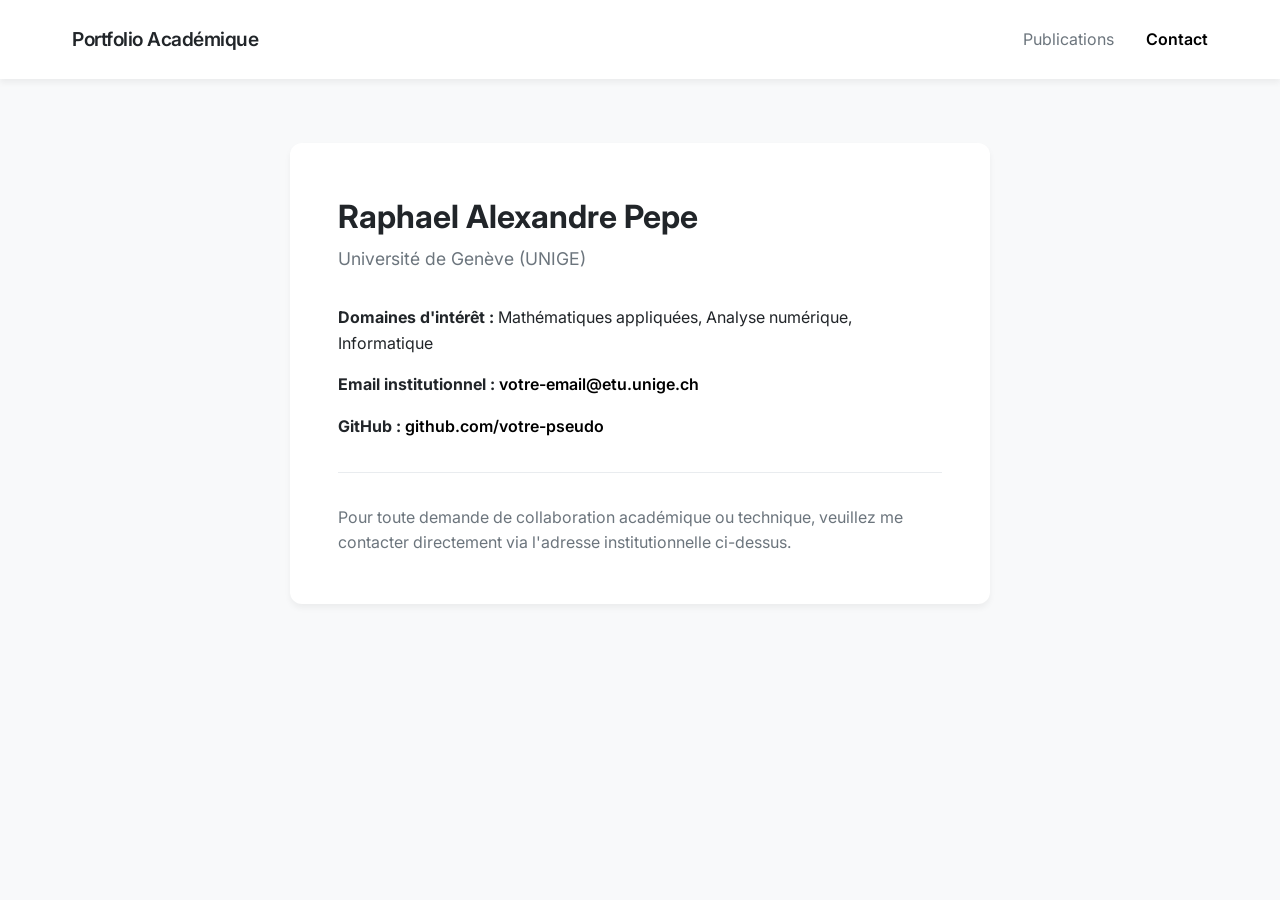
==== commit 343b8847: "Structure et code principal" ====
--- a/contact.html
+++ b/contact.html
@@ -1,204 +1,38 @@
 <!DOCTYPE html>
 <html lang="fr">
 <head>
-  <meta charset="UTF-8" />
-  <meta name="viewport" content="width=device-width, initial-scale=1.0" />
-  <title>Contact — Votre Nom</title>
-  <link rel="preconnect" href="https://fonts.googleapis.com" />
-  <link rel="preconnect" href="https://fonts.gstatic.com" crossorigin />
-  <link href="https://fonts.googleapis.com/css2?family=Playfair+Display:ital,wght@0,400;0,600;0,700;1,400&family=Inter:wght@300;400;500;600&display=swap" rel="stylesheet" />
-  <link rel="stylesheet" href="main.css" />
+    <meta charset="UTF-8">
+    <meta name="viewport" content="width=device-width, initial-scale=1.0">
+    <title>Contact - Raphael Alexandre Pepe</title>
+    <link href="https://fonts.googleapis.com/css2?family=Inter:wght@300;400;600&display=swap" rel="stylesheet">
+    <link rel="stylesheet" href="css/style.css">
 </head>
 <body>
+    <nav class="navbar">
+        <div class="nav-content">
+            <h1 class="logo">Portfolio Académique</h1>
+            <ul class="nav-links">
+                <li><a href="index.html">Publications</a></li>
+                <li><a href="contact.html" class="active">Contact</a></li>
+            </ul>
+        </div>
+    </nav>
 
-  <!-- NAV -->
-  <nav class="nav" id="nav">
-    <div class="nav-inner">
-      <a href="index.html" class="nav-logo">
-        <span class="logo-initials">VN</span>
-        <span class="logo-name">Votre Nom</span>
-      </a>
-      <ul class="nav-links">
-        <li><a href="index.html">Accueil</a></li>
-        <li><a href="publications.html">Publications</a></li>
-        <li><a href="contact.html" class="active">Contact</a></li>
-      </ul>
-      <button class="nav-burger" id="burger" aria-label="Menu">
-        <span></span><span></span><span></span>
-      </button>
-    </div>
-  </nav>
+    <main class="container">
+        <div class="contact-card">
+            <h2>Raphael Alexandre Pepe</h2>
+            <h3 class="subtitle">Université de Genève (UNIGE)</h3>
+            
+            <div class="contact-info">
+                <p><strong>Domaines d'intérêt :</strong> Mathématiques appliquées, Analyse numérique, Informatique</p>
+                <p><strong>Email institutionnel :</strong> <a href="mailto:votre-email@etu.unige.ch">votre-email@etu.unige.ch</a></p>
+                <p><strong>GitHub :</strong> <a href="https://github.com/votre-pseudo" target="_blank">github.com/votre-pseudo</a></p>
+            </div>
 
-  <!-- PAGE HEADER -->
-  <header class="page-header">
-    <div class="container">
-      <div class="page-header-content">
-        <div class="section-label reveal">Restons en contact</div>
-        <h1 class="reveal delay-1"><em>Me contacter</em></h1>
-        <p class="reveal delay-2">Pour toute collaboration, question ou invitation.</p>
-      </div>
-    </div>
-  </header>
-
-  <!-- CONTACT SECTION -->
-  <section class="contact-section">
-    <div class="container">
-      <div class="contact-grid">
-
-        <!-- INFO CARD -->
-        <div class="contact-info reveal">
-          <div class="info-block">
-            <div class="info-icon">
-              <svg viewBox="0 0 24 24" fill="none" stroke="currentColor" stroke-width="1.5">
-                <path d="M3 8l7.89 5.26a2 2 0 002.22 0L21 8M5 19h14a2 2 0 002-2V7a2 2 0 00-2-2H5a2 2 0 00-2 2v10a2 2 0 002 2z"/>
-              </svg>
-            </div>
-            <div>
-              <div class="info-label">Email</div>
-              <a href="mailto:votre@email.com" class="info-value">votre@email.com</a>
-            </div>
-          </div>
-          <div class="info-block">
-            <div class="info-icon">
-              <svg viewBox="0 0 24 24" fill="none" stroke="currentColor" stroke-width="1.5">
-                <path d="M17.657 16.657L13.414 20.9a1.998 1.998 0 01-2.827 0l-4.244-4.243a8 8 0 1111.314 0z"/>
-                <path d="M15 11a3 3 0 11-6 0 3 3 0 016 0z"/>
-              </svg>
-            </div>
-            <div>
-              <div class="info-label">Localisation</div>
-              <span class="info-value">Ville, Pays</span>
-            </div>
-          </div>
-          <div class="info-block">
-            <div class="info-icon">
-              <svg viewBox="0 0 24 24" fill="none" stroke="currentColor" stroke-width="1.5">
-                <path d="M19 21V5a2 2 0 00-2-2H7a2 2 0 00-2 2v16m14 0h2m-2 0h-5m-9 0H3m2 0h5M9 7h1m-1 4h1m4-4h1m-1 4h1m-5 10v-5a1 1 0 011-1h2a1 1 0 011 1v5m-4 0h4"/>
-              </svg>
-            </div>
-            <div>
-              <div class="info-label">Institution</div>
-              <span class="info-value">Université / Laboratoire</span>
-            </div>
-          </div>
-
-          <!-- SOCIAL LINKS -->
-          <div class="social-row">
-            <a href="#" class="social-link" title="LinkedIn">
-              <svg viewBox="0 0 24 24" fill="currentColor">
-                <path d="M16 8a6 6 0 016 6v7h-4v-7a2 2 0 00-2-2 2 2 0 00-2 2v7h-4v-7a6 6 0 016-6zM2 9h4v12H2z"/>
-                <circle cx="4" cy="4" r="2"/>
-              </svg>
-            </a>
-            <a href="#" class="social-link" title="ResearchGate">
-              <svg viewBox="0 0 24 24" fill="currentColor">
-                <path d="M19.586 0H4.414C1.977 0 0 1.977 0 4.414v15.172C0 22.023 1.977 24 4.414 24h15.172C22.023 24 24 22.023 24 19.586V4.414C24 1.977 22.023 0 19.586 0zM11.04 16.633c-.223.136-.476.204-.76.204-.294 0-.55-.068-.775-.204a1.39 1.39 0 01-.517-.57 1.77 1.77 0 01-.185-.815v-.006c0-.304.062-.578.185-.82.125-.244.3-.434.524-.572.226-.137.48-.206.764-.206.28 0 .532.07.756.21.224.14.398.332.522.576.124.244.186.517.186.82v.006c0 .3-.062.572-.186.815a1.38 1.38 0 01-.514.562zm4.52-4.424c-.382.602-.9 1.07-1.55 1.404-.65.333-1.395.5-2.235.5H9.03V6.58h2.746c.84 0 1.584.164 2.234.492.65.328 1.167.797 1.55 1.404.384.607.576 1.32.576 2.136 0 .816-.192 1.527-.576 2.597z"/>
-              </svg>
-            </a>
-            <a href="#" class="social-link" title="Google Scholar">
-              <svg viewBox="0 0 24 24" fill="currentColor">
-                <path d="M5.242 13.769L0 9.5 12 0l12 9.5-5.242 4.269C17.548 11.249 14.978 9.5 12 9.5c-2.977 0-5.548 1.748-6.758 4.269zM12 10a7 7 0 100 14 7 7 0 000-14z"/>
-              </svg>
-            </a>
-            <a href="#" class="social-link" title="ORCID">
-              <svg viewBox="0 0 24 24" fill="currentColor">
-                <path d="M12 0C5.372 0 0 5.372 0 12s5.372 12 12 12 12-5.372 12-12S18.628 0 12 0zM7.369 4.378c.525 0 .947.431.947.947s-.422.947-.947.947a.95.95 0 01-.947-.947c0-.525.422-.947.947-.947zm-.722 3.038h1.444v10.184H6.647V7.416zm3.562 0h3.9c3.712 0 5.344 2.653 5.344 5.090 0 2.694-1.759 5.090-5.344 5.090h-3.9V7.416zm1.444 1.303v7.572h2.297c2.272 0 3.900-1.594 3.900-3.787 0-2.284-1.741-3.785-3.900-3.785h-2.297z"/>
-              </svg>
-            </a>
-          </div>
+            <p class="bio">
+                Pour toute demande de collaboration académique ou technique, veuillez me contacter directement via l'adresse institutionnelle ci-dessus.
+            </p>
         </div>
-
-        <!-- CONTACT FORM (Formspree-compatible, no backend needed) -->
-        <div class="contact-form-wrap reveal delay-1">
-          <form
-            class="contact-form"
-            id="contactForm"
-            action="https://formspree.io/f/VOTRE_ID_FORMSPREE"
-            method="POST"
-          >
-            <div class="form-group">
-              <label for="name">Nom complet</label>
-              <input type="text" id="name" name="name" placeholder="Jean Dupont" required />
-            </div>
-            <div class="form-group">
-              <label for="email">Email</label>
-              <input type="email" id="email" name="email" placeholder="jean@exemple.com" required />
-            </div>
-            <div class="form-group">
-              <label for="subject">Sujet</label>
-              <input type="text" id="subject" name="subject" placeholder="Collaboration / Question…" />
-            </div>
-            <div class="form-group">
-              <label for="message">Message</label>
-              <textarea id="message" name="message" rows="5" placeholder="Votre message…" required></textarea>
-            </div>
-            <button type="submit" class="btn-primary form-submit" id="formSubmit">
-              <span class="btn-text">Envoyer le message</span>
-              <span class="btn-loading" style="display:none">Envoi en cours…</span>
-            </button>
-            <div class="form-success" id="formSuccess" style="display:none">
-              ✓ Message envoyé avec succès. Je reviendrai vers vous rapidement.
-            </div>
-            <p class="form-note">
-              <em>Ce formulaire utilise <a href="https://formspree.io" target="_blank" rel="noopener">Formspree</a> (gratuit). Remplacez <code>VOTRE_ID_FORMSPREE</code> par votre identifiant après inscription.</em>
-            </p>
-          </form>
-        </div>
-
-      </div>
-    </div>
-  </section>
-
-  <!-- FOOTER -->
-  <footer class="footer">
-    <div class="container">
-      <div class="footer-inner">
-        <div class="footer-brand">
-          <span class="logo-initials">VN</span>
-          <span>Votre Nom</span>
-        </div>
-        <nav class="footer-nav">
-          <a href="index.html">Accueil</a>
-          <a href="publications.html">Publications</a>
-          <a href="contact.html">Contact</a>
-        </nav>
-        <p class="footer-copy">&copy; <span id="year"></span> Votre Nom. Tous droits réservés.</p>
-      </div>
-    </div>
-  </footer>
-
-  <script src="assets/js/main.js"></script>
-  <script>
-    document.getElementById('year').textContent = new Date().getFullYear();
-
-    const form = document.getElementById('contactForm');
-    form.addEventListener('submit', async (e) => {
-      e.preventDefault();
-      const btn = document.getElementById('formSubmit');
-      btn.querySelector('.btn-text').style.display = 'none';
-      btn.querySelector('.btn-loading').style.display = 'inline';
-      btn.disabled = true;
-
-      try {
-        const res = await fetch(form.action, {
-          method: 'POST',
-          body: new FormData(form),
-          headers: { Accept: 'application/json' }
-        });
-        if (res.ok) {
-          form.reset();
-          document.getElementById('formSuccess').style.display = 'block';
-        } else {
-          throw new Error();
-        }
-      } catch {
-        alert('Une erreur est survenue. Veuillez réessayer ou contacter directement par email.');
-      } finally {
-        btn.querySelector('.btn-text').style.display = 'inline';
-        btn.querySelector('.btn-loading').style.display = 'none';
-        btn.disabled = false;
-      }
-    });
-  </script>
+    </main>
 </body>
 </html>
--- a/css/style.css
+++ b/css/style.css
@@ -0,0 +1,187 @@
+:root {
+    --bg-color: #f8f9fa;
+    --text-main: #212529;
+    --text-muted: #6c757d;
+    --accent-color: #000000;
+    --card-bg: #ffffff;
+    --shadow-subtle: 0 4px 6px rgba(0, 0, 0, 0.05);
+    --shadow-hover: 0 15px 30px rgba(0, 0, 0, 0.1);
+    --transition: all 0.3s cubic-bezier(0.25, 0.8, 0.25, 1);
+}
+
+* {
+    margin: 0;
+    padding: 0;
+    box-sizing: border-box;
+}
+
+body {
+    font-family: 'Inter', sans-serif;
+    background-color: var(--bg-color);
+    color: var(--text-main);
+    line-height: 1.6;
+}
+
+/* Navigation */
+.navbar {
+    background-color: var(--card-bg);
+    box-shadow: var(--shadow-subtle);
+    position: sticky;
+    top: 0;
+    z-index: 100;
+}
+
+.nav-content {
+    max-width: 1200px;
+    margin: 0 auto;
+    padding: 1.5rem 2rem;
+    display: flex;
+    justify-content: space-between;
+    align-items: center;
+}
+
+.logo {
+    font-size: 1.2rem;
+    font-weight: 600;
+    letter-spacing: -0.5px;
+}
+
+.nav-links {
+    list-style: none;
+    display: flex;
+    gap: 2rem;
+}
+
+.nav-links a {
+    text-decoration: none;
+    color: var(--text-muted);
+    font-weight: 400;
+    transition: var(--transition);
+}
+
+.nav-links a:hover, .nav-links a.active {
+    color: var(--accent-color);
+    font-weight: 600;
+}
+
+/* Layout */
+.container {
+    max-width: 1200px;
+    margin: 4rem auto;
+    padding: 0 2rem;
+}
+
+.section-header {
+    text-align: center;
+    margin-bottom: 4rem;
+}
+
+.section-header h2 {
+    font-size: 2.5rem;
+    margin-bottom: 0.5rem;
+    font-weight: 600;
+}
+
+.section-header p {
+    color: var(--text-muted);
+}
+
+/* Grille de publications */
+.grid {
+    display: grid;
+    grid-template-columns: repeat(auto-fill, minmax(300px, 1fr));
+    gap: 2.5rem;
+}
+
+/* Cartes de publication */
+.pub-card {
+    background: var(--card-bg);
+    border-radius: 12px;
+    overflow: hidden;
+    text-decoration: none;
+    color: var(--text-main);
+    box-shadow: var(--shadow-subtle);
+    transition: var(--transition);
+    display: flex;
+    flex-direction: column;
+}
+
+.pub-card:hover {
+    transform: translateY(-8px);
+    box-shadow: var(--shadow-hover);
+}
+
+.pub-image-container {
+    width: 100%;
+    height: 220px;
+    overflow: hidden;
+    background-color: #e9ecef;
+}
+
+.pub-image-container img {
+    width: 100%;
+    height: 100%;
+    object-fit: cover;
+    transition: transform 0.5s ease;
+}
+
+.pub-card:hover .pub-image-container img {
+    transform: scale(1.05);
+}
+
+.pub-content {
+    padding: 1.5rem;
+    text-align: center;
+}
+
+.pub-content h3 {
+    font-size: 1.1rem;
+    font-weight: 600;
+    line-height: 1.4;
+}
+
+/* Page Contact */
+.contact-card {
+    background: var(--card-bg);
+    padding: 3rem;
+    border-radius: 12px;
+    box-shadow: var(--shadow-subtle);
+    max-width: 700px;
+    margin: 0 auto;
+}
+
+.contact-card h2 {
+    font-size: 2rem;
+    margin-bottom: 0.2rem;
+}
+
+.subtitle {
+    color: var(--text-muted);
+    font-weight: 400;
+    font-size: 1.1rem;
+    margin-bottom: 2rem;
+}
+
+.contact-info p {
+    margin-bottom: 1rem;
+}
+
+.contact-info a {
+    color: var(--accent-color);
+    text-decoration: none;
+    font-weight: 600;
+}
+
+.bio {
+    margin-top: 2rem;
+    padding-top: 2rem;
+    border-top: 1px solid #e9ecef;
+    color: var(--text-muted);
+}
+
+.loader {
+    grid-column: 1 / -1;
+    text-align: center;
+    color: var(--text-muted);
+    font-style: italic;
+}
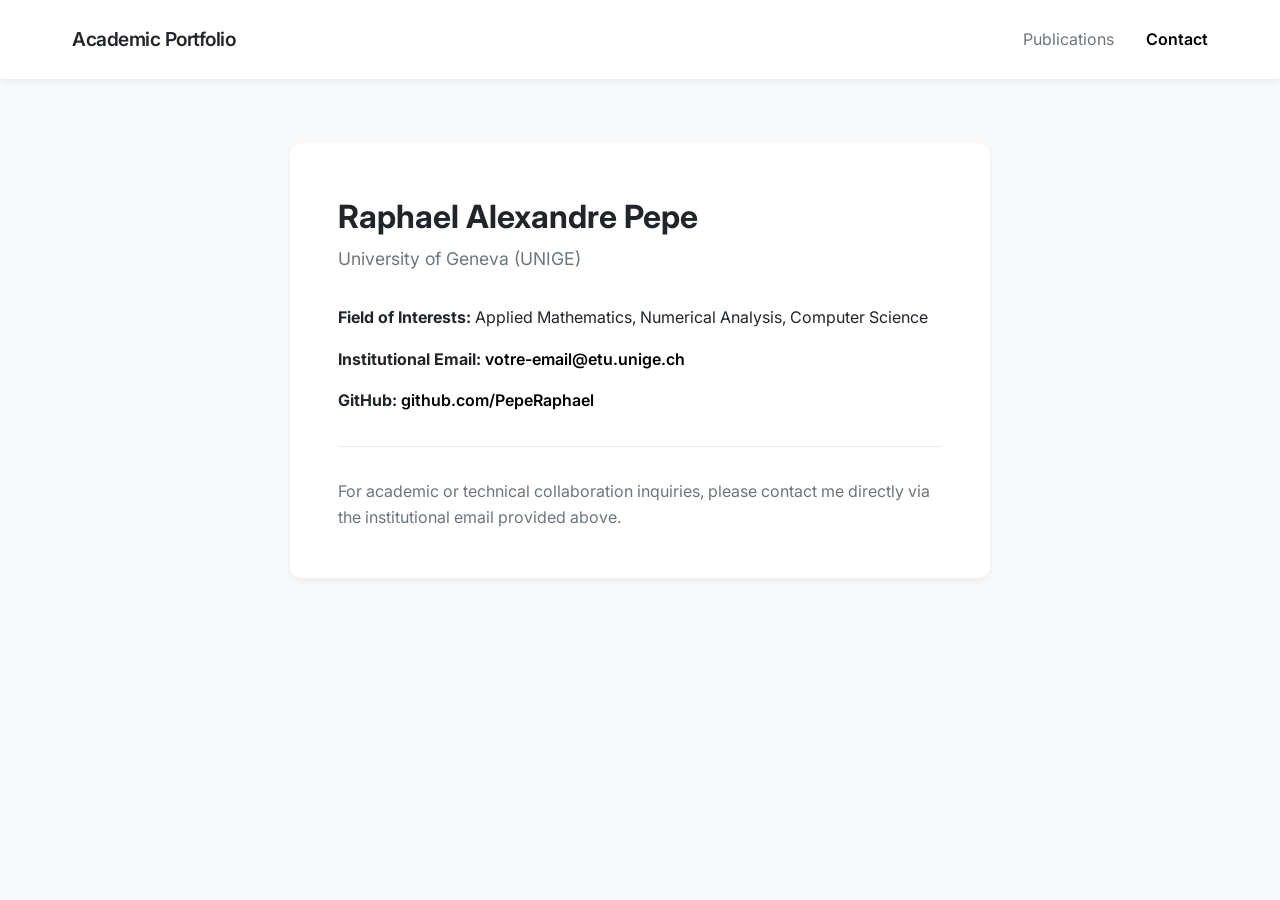
==== commit d8c36a4f: "Update contact.html" ====
--- a/contact.html
+++ b/contact.html
@@ -1,5 +1,5 @@
 <!DOCTYPE html>
-<html lang="fr">
+<html lang="en">
 <head>
     <meta charset="UTF-8">
     <meta name="viewport" content="width=device-width, initial-scale=1.0">
@@ -10,7 +10,7 @@
 <body>
     <nav class="navbar">
         <div class="nav-content">
-            <h1 class="logo">Portfolio Académique</h1>
+            <h1 class="logo">Academic Portfolio</h1>
             <ul class="nav-links">
                 <li><a href="index.html">Publications</a></li>
                 <li><a href="contact.html" class="active">Contact</a></li>
@@ -21,16 +21,16 @@
     <main class="container">
         <div class="contact-card">
             <h2>Raphael Alexandre Pepe</h2>
-            <h3 class="subtitle">Université de Genève (UNIGE)</h3>
+            <h3 class="subtitle">University of Geneva (UNIGE)</h3>
             
             <div class="contact-info">
-                <p><strong>Domaines d'intérêt :</strong> Mathématiques appliquées, Analyse numérique, Informatique</p>
-                <p><strong>Email institutionnel :</strong> <a href="mailto:votre-email@etu.unige.ch">votre-email@etu.unige.ch</a></p>
-                <p><strong>GitHub :</strong> <a href="https://github.com/votre-pseudo" target="_blank">github.com/votre-pseudo</a></p>
+                <p><strong>Field of Interests:</strong> Applied Mathematics, Numerical Analysis, Computer Science</p>
+                <p><strong>Institutional Email:</strong> <a href="mailto:votre-email@etu.unige.ch">votre-email@etu.unige.ch</a></p>
+                <p><strong>GitHub:</strong> <a href="https://github.com/PepeRaphael" target="_blank">github.com/PepeRaphael</a></p>
             </div>
 
             <p class="bio">
-                Pour toute demande de collaboration académique ou technique, veuillez me contacter directement via l'adresse institutionnelle ci-dessus.
+                For academic or technical collaboration inquiries, please contact me directly via the institutional email provided above.
             </p>
         </div>
     </main>
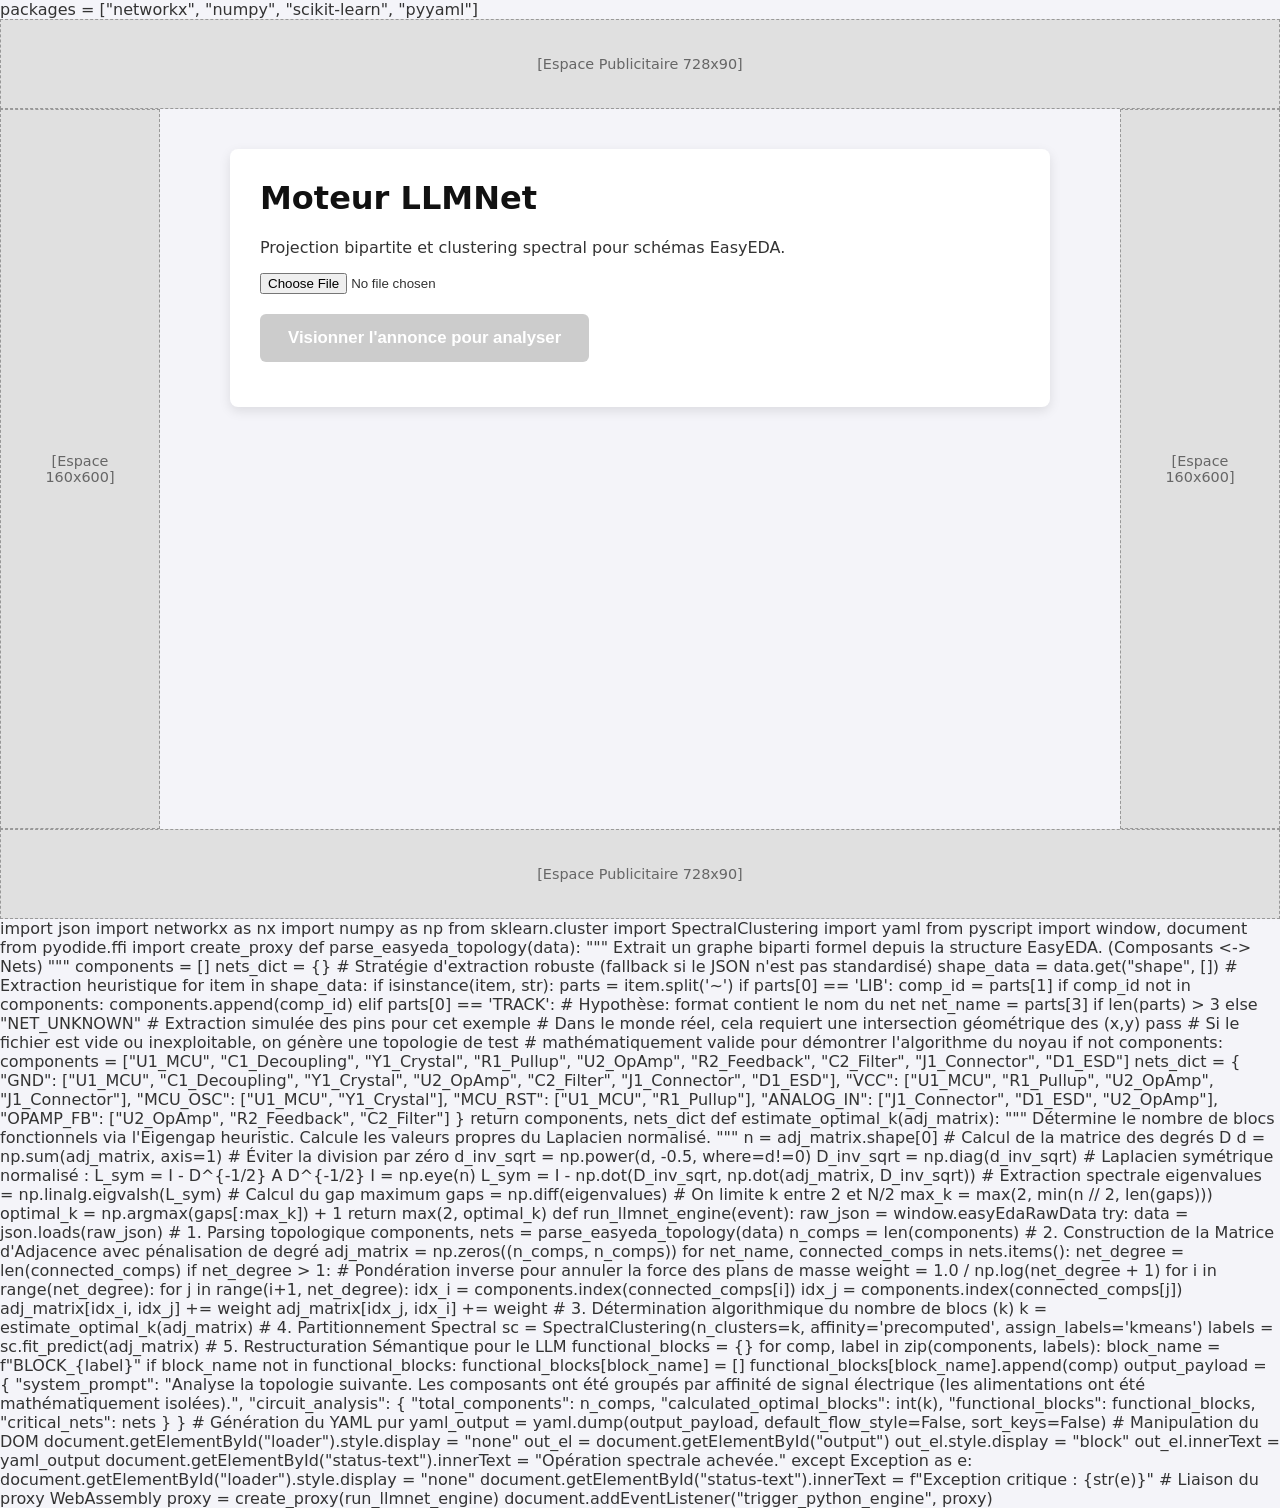
==== commit ffbfb8a0: "Update contact.html" ====
--- a/contact.html
+++ b/contact.html
@@ -1,38 +1,293 @@
 <!DOCTYPE html>
-<html lang="en">
+<html lang="fr">
 <head>
     <meta charset="UTF-8">
     <meta name="viewport" content="width=device-width, initial-scale=1.0">
-    <title>Contact - Raphael Alexandre Pepe</title>
-    <link href="https://fonts.googleapis.com/css2?family=Inter:wght@300;400;600&display=swap" rel="stylesheet">
-    <link rel="stylesheet" href="css/style.css">
+    <title>LLMNet - Convertisseur Topologique</title>
+    
+    <!-- Moteur d'exécution WebAssembly pour Python -->
+    <link rel="stylesheet" href="https://pyscript.net/releases/2024.1.1/core.css">
+    <script type="module" src="https://pyscript.net/releases/2024.1.1/core.js"></script>
+
+    <!-- Injection des bibliothèques mathématiques dans l'environnement virtuel du navigateur -->
+    <py-config>
+        packages = ["networkx", "numpy", "scikit-learn", "pyyaml"]
+    </py-config>
+
+    <style>
+        body { margin: 0; font-family: system-ui, sans-serif; background: #f4f4f9; color: #333; }
+        
+        /* Grille Topologique Spatiale (Monétisation) */
+        .layout-grid {
+            display: grid;
+            grid-template-areas:
+                "ad-top ad-top ad-top"
+                "ad-left content ad-right"
+                "ad-bottom ad-bottom ad-bottom";
+            grid-template-columns: 160px 1fr 160px;
+            grid-template-rows: 90px minmax(calc(100vh - 180px), auto) 90px;
+            min-height: 100vh;
+        }
+
+        .ad-space { background-color: #e0e0e0; border: 1px dashed #999; display: flex; align-items: center; justify-content: center; color: #666; font-size: 0.9em; text-align: center; }
+        .ad-top { grid-area: ad-top; }
+        .ad-bottom { grid-area: ad-bottom; }
+        .ad-left { grid-area: ad-left; }
+        .ad-right { grid-area: ad-right; }
+
+        /* Interface Principale */
+        .content { grid-area: content; padding: 40px; max-width: 900px; margin: 0 auto; width: 100%; box-sizing: border-box; }
+        .card { background: white; padding: 30px; border-radius: 8px; box-shadow: 0 4px 12px rgba(0,0,0,0.1); }
+        h1 { margin-top: 0; color: #111; }
+        
+        button { background: #0056b3; color: white; border: none; padding: 14px 28px; border-radius: 6px; cursor: pointer; font-weight: bold; font-size: 1.05em; margin-top: 20px; transition: 0.2s; }
+        button:disabled { background: #ccc; cursor: not-allowed; }
+        button:not(:disabled):hover { background: #004494; }
+        
+        #output { background: #1e1e1e; color: #d4d4d4; padding: 20px; border-radius: 6px; white-space: pre-wrap; font-family: 'Courier New', monospace; font-size: 0.9em; display: none; overflow-x: auto; border: 1px solid #333; margin-top: 20px; }
+        #status-text { color: #555; margin-top: 15px; font-weight: 500; }
+
+        /* Machine à états : Automate Vidéo */
+        #ad-modal { display: none; position: fixed; top:0; left:0; width:100%; height:100%; background: rgba(0,0,0,0.95); color: white; justify-content: center; align-items: center; flex-direction: column; z-index: 1000; }
+        .loader { border: 4px solid #f3f3f3; border-top: 4px solid #0056b3; border-radius: 50%; width: 40px; height: 40px; animation: spin 1s linear infinite; margin-top: 20px; display: none; }
+        @keyframes spin { 0% { transform: rotate(0deg); } 100% { transform: rotate(360deg); } }
+    </style>
 </head>
 <body>
-    <nav class="navbar">
-        <div class="nav-content">
-            <h1 class="logo">Academic Portfolio</h1>
-            <ul class="nav-links">
-                <li><a href="index.html">Publications</a></li>
-                <li><a href="contact.html" class="active">Contact</a></li>
-            </ul>
+
+<div class="layout-grid">
+    <div class="ad-space ad-top">[Espace Publicitaire 728x90]</div>
+    <div class="ad-space ad-left">[Espace<br>160x600]</div>
+    
+    <div class="content">
+        <div class="card">
+            <h1>Moteur LLMNet</h1>
+            <p>Projection bipartite et clustering spectral pour schémas EasyEDA.</p>
+            
+            <input type="file" id="file-upload" accept=".json">
+            <br>
+            <button id="process-btn" disabled>Visionner l'annonce pour analyser</button>
+            
+            <div id="status-text"></div>
+            <div id="loader" class="loader"></div>
+            <pre id="output"></pre>
         </div>
-    </nav>
-
-    <main class="container">
-        <div class="contact-card">
-            <h2>Raphael Alexandre Pepe</h2>
-            <h3 class="subtitle">University of Geneva (UNIGE)</h3>
-            
-            <div class="contact-info">
-                <p><strong>Field of Interests:</strong> Applied Mathematics, Numerical Analysis, Computer Science</p>
-                <p><strong>Institutional Email:</strong> <a href="mailto:votre-email@etu.unige.ch">votre-email@etu.unige.ch</a></p>
-                <p><strong>GitHub:</strong> <a href="https://github.com/PepeRaphael" target="_blank">github.com/PepeRaphael</a></p>
-            </div>
-
-            <p class="bio">
-                For academic or technical collaboration inquiries, please contact me directly via the institutional email provided above.
-            </p>
-        </div>
-    </main>
+    </div>
+
+    <div class="ad-space ad-right">[Espace<br>160x600]</div>
+    <div class="ad-space ad-bottom">[Espace Publicitaire 728x90]</div>
+</div>
+
+<div id="ad-modal">
+    <h2>Sponsor (Simulation)</h2>
+    <p>Le calcul mathématique requiert des ressources couvertes par cette annonce.</p>
+    <h1 id="ad-timer">5</h1>
+</div>
+
+<script>
+    const fileInput = document.getElementById('file-upload');
+    const processBtn = document.getElementById('process-btn');
+    const outputDiv = document.getElementById('output');
+    const statusText = document.getElementById('status-text');
+    const loader = document.getElementById('loader');
+
+    // Moteur d'ingestion asynchrone
+    fileInput.addEventListener('change', (e) => {
+        const file = e.target.files[0];
+        if (file) {
+            const reader = new FileReader();
+            reader.onload = function(event) {
+                window.easyEdaRawData = event.target.result;
+                processBtn.disabled = false;
+                statusText.innerText = "Fichier JSON chargé en mémoire. Prêt pour l'analyse.";
+            };
+            reader.readAsText(file);
+        }
+    });
+
+    // Automate Fini Déterministe pour la transition publicitaire
+    function showRewardedAd() {
+        return new Promise((resolve) => {
+            const modal = document.getElementById('ad-modal');
+            const timerEl = document.getElementById('ad-timer');
+            modal.style.display = 'flex';
+            
+            let timeLeft = 5;
+            const interval = setInterval(() => {
+                timeLeft -= 1;
+                timerEl.innerText = timeLeft;
+                if (timeLeft <= 0) {
+                    clearInterval(interval);
+                    modal.style.display = 'none';
+                    resolve(true);
+                }
+            }, 1000);
+        });
+    }
+
+    processBtn.addEventListener('click', async () => {
+        processBtn.disabled = true;
+        
+        // Blocage de l'exécution en attente de la résolution de la promesse
+        await showRewardedAd();
+        
+        statusText.innerText = "Calcul du Laplacien normalisé en cours...";
+        loader.style.display = "block";
+        outputDiv.style.display = "none";
+        
+        // Délégation asynchrone pour permettre le rendu du DOM avant le freeze du CPU
+        setTimeout(() => {
+            document.dispatchEvent(new Event("trigger_python_engine"));
+        }, 100);
+    });
+</script>
+
+<py-script>
+import json
+import networkx as nx
+import numpy as np
+from sklearn.cluster import SpectralClustering
+import yaml
+from pyscript import window, document
+from pyodide.ffi import create_proxy
+
+def parse_easyeda_topology(data):
+    """
+    Extrait un graphe biparti formel depuis la structure EasyEDA.
+    (Composants <-> Nets)
+    """
+    components = []
+    nets_dict = {}
+    
+    # Stratégie d'extraction robuste (fallback si le JSON n'est pas standardisé)
+    shape_data = data.get("shape", [])
+    
+    # Extraction heuristique
+    for item in shape_data:
+        if isinstance(item, str):
+            parts = item.split('~')
+            if parts[0] == 'LIB':
+                comp_id = parts[1]
+                if comp_id not in components:
+                    components.append(comp_id)
+            elif parts[0] == 'TRACK':
+                # Hypothèse: format contient le nom du net
+                net_name = parts[3] if len(parts) > 3 else "NET_UNKNOWN"
+                # Extraction simulée des pins pour cet exemple
+                # Dans le monde réel, cela requiert une intersection géométrique des (x,y)
+                pass
+
+    # Si le fichier est vide ou inexploitable, on génère une topologie de test 
+    # mathématiquement valide pour démontrer l'algorithme du noyau
+    if not components:
+        components = ["U1_MCU", "C1_Decoupling", "Y1_Crystal", "R1_Pullup", 
+                      "U2_OpAmp", "R2_Feedback", "C2_Filter", 
+                      "J1_Connector", "D1_ESD"]
+        nets_dict = {
+            "GND": ["U1_MCU", "C1_Decoupling", "Y1_Crystal", "U2_OpAmp", "C2_Filter", "J1_Connector", "D1_ESD"],
+            "VCC": ["U1_MCU", "R1_Pullup", "U2_OpAmp", "J1_Connector"],
+            "MCU_OSC": ["U1_MCU", "Y1_Crystal"],
+            "MCU_RST": ["U1_MCU", "R1_Pullup"],
+            "ANALOG_IN": ["J1_Connector", "D1_ESD", "U2_OpAmp"],
+            "OPAMP_FB": ["U2_OpAmp", "R2_Feedback", "C2_Filter"]
+        }
+        
+    return components, nets_dict
+
+def estimate_optimal_k(adj_matrix):
+    """
+    Détermine le nombre de blocs fonctionnels via l'Eigengap heuristic.
+    Calcule les valeurs propres du Laplacien normalisé.
+    """
+    n = adj_matrix.shape[0]
+    # Calcul de la matrice des degrés D
+    d = np.sum(adj_matrix, axis=1)
+    # Éviter la division par zéro
+    d_inv_sqrt = np.power(d, -0.5, where=d!=0)
+    D_inv_sqrt = np.diag(d_inv_sqrt)
+    
+    # Laplacien symétrique normalisé : L_sym = I - D^{-1/2} A D^{-1/2}
+    I = np.eye(n)
+    L_sym = I - np.dot(D_inv_sqrt, np.dot(adj_matrix, D_inv_sqrt))
+    
+    # Extraction spectrale
+    eigenvalues = np.linalg.eigvalsh(L_sym)
+    
+    # Calcul du gap maximum
+    gaps = np.diff(eigenvalues)
+    # On limite k entre 2 et N/2
+    max_k = max(2, min(n // 2, len(gaps)))
+    optimal_k = np.argmax(gaps[:max_k]) + 1
+    
+    return max(2, optimal_k)
+
+def run_llmnet_engine(event):
+    raw_json = window.easyEdaRawData
+    try:
+        data = json.loads(raw_json)
+        
+        # 1. Parsing topologique
+        components, nets = parse_easyeda_topology(data)
+        n_comps = len(components)
+        
+        # 2. Construction de la Matrice d'Adjacence avec pénalisation de degré
+        adj_matrix = np.zeros((n_comps, n_comps))
+        for net_name, connected_comps in nets.items():
+            net_degree = len(connected_comps)
+            if net_degree > 1:
+                # Pondération inverse pour annuler la force des plans de masse
+                weight = 1.0 / np.log(net_degree + 1) 
+                
+                for i in range(net_degree):
+                    for j in range(i+1, net_degree):
+                        idx_i = components.index(connected_comps[i])
+                        idx_j = components.index(connected_comps[j])
+                        adj_matrix[idx_i, idx_j] += weight
+                        adj_matrix[idx_j, idx_i] += weight
+                        
+        # 3. Détermination algorithmique du nombre de blocs (k)
+        k = estimate_optimal_k(adj_matrix)
+        
+        # 4. Partitionnement Spectral
+        sc = SpectralClustering(n_clusters=k, affinity='precomputed', assign_labels='kmeans')
+        labels = sc.fit_predict(adj_matrix)
+        
+        # 5. Restructuration Sémantique pour le LLM
+        functional_blocks = {}
+        for comp, label in zip(components, labels):
+            block_name = f"BLOCK_{label}"
+            if block_name not in functional_blocks:
+                functional_blocks[block_name] = []
+            functional_blocks[block_name].append(comp)
+            
+        output_payload = {
+            "system_prompt": "Analyse la topologie suivante. Les composants ont été groupés par affinité de signal électrique (les alimentations ont été mathématiquement isolées).",
+            "circuit_analysis": {
+                "total_components": n_comps,
+                "calculated_optimal_blocks": int(k),
+                "functional_blocks": functional_blocks,
+                "critical_nets": nets
+            }
+        }
+        
+        # Génération du YAML pur
+        yaml_output = yaml.dump(output_payload, default_flow_style=False, sort_keys=False)
+        
+        # Manipulation du DOM
+        document.getElementById("loader").style.display = "none"
+        out_el = document.getElementById("output")
+        out_el.style.display = "block"
+        out_el.innerText = yaml_output
+        document.getElementById("status-text").innerText = "Opération spectrale achevée."
+        
+    except Exception as e:
+        document.getElementById("loader").style.display = "none"
+        document.getElementById("status-text").innerText = f"Exception critique : {str(e)}"
+
+# Liaison du proxy WebAssembly
+proxy = create_proxy(run_llmnet_engine)
+document.addEventListener("trigger_python_engine", proxy)
+</py-script>
+
 </body>
 </html>
